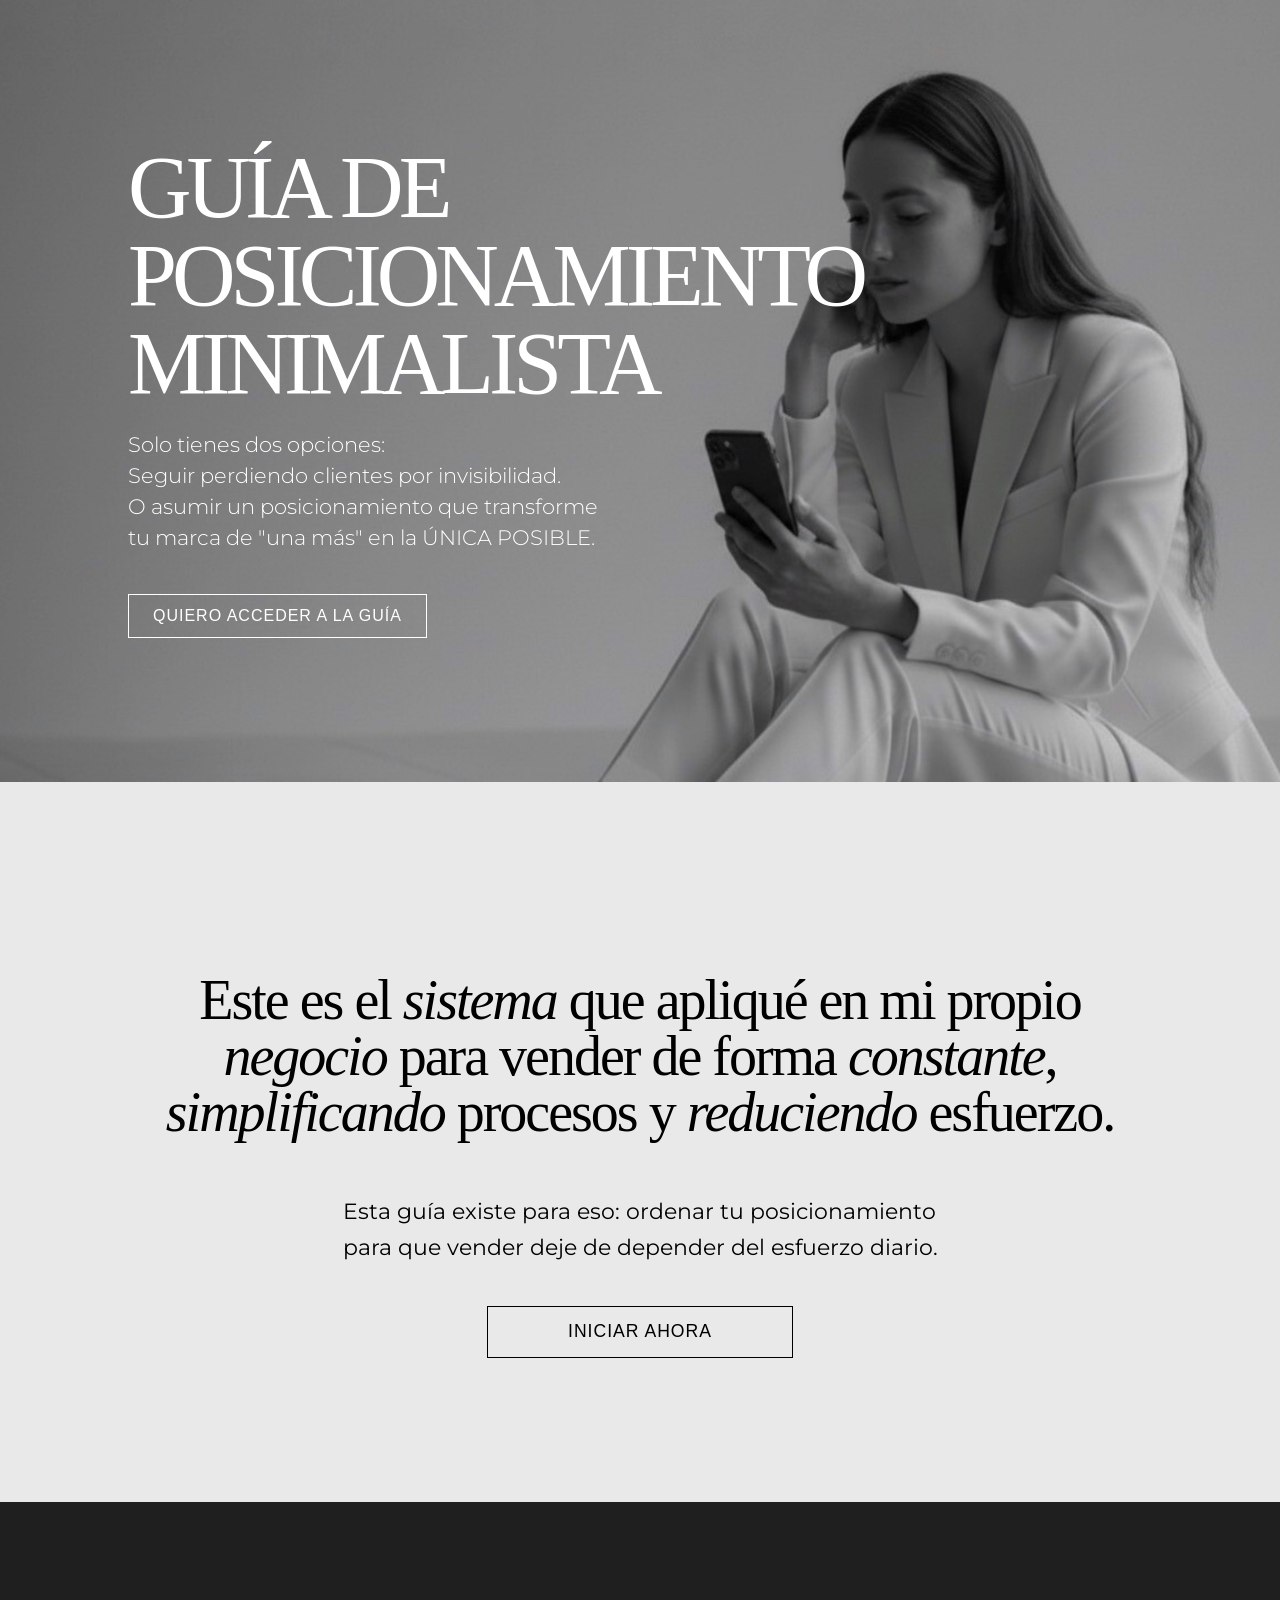
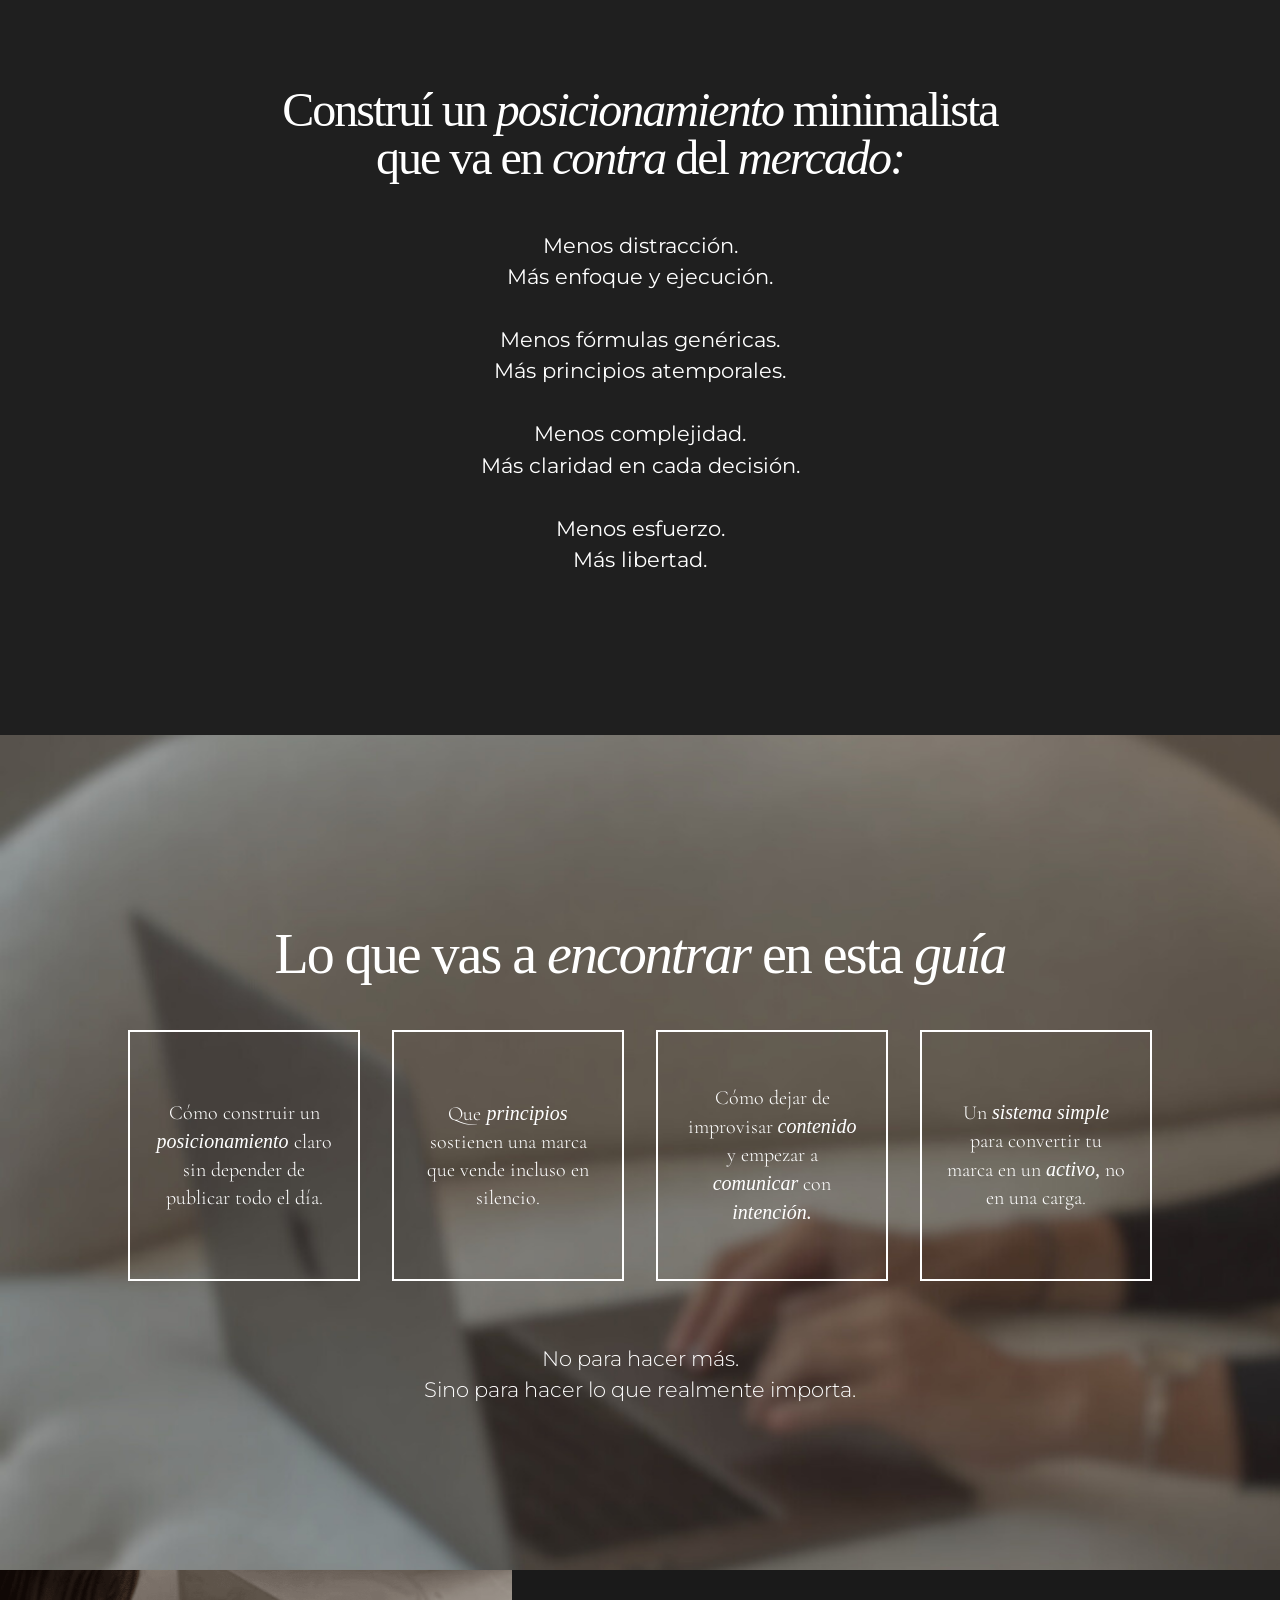
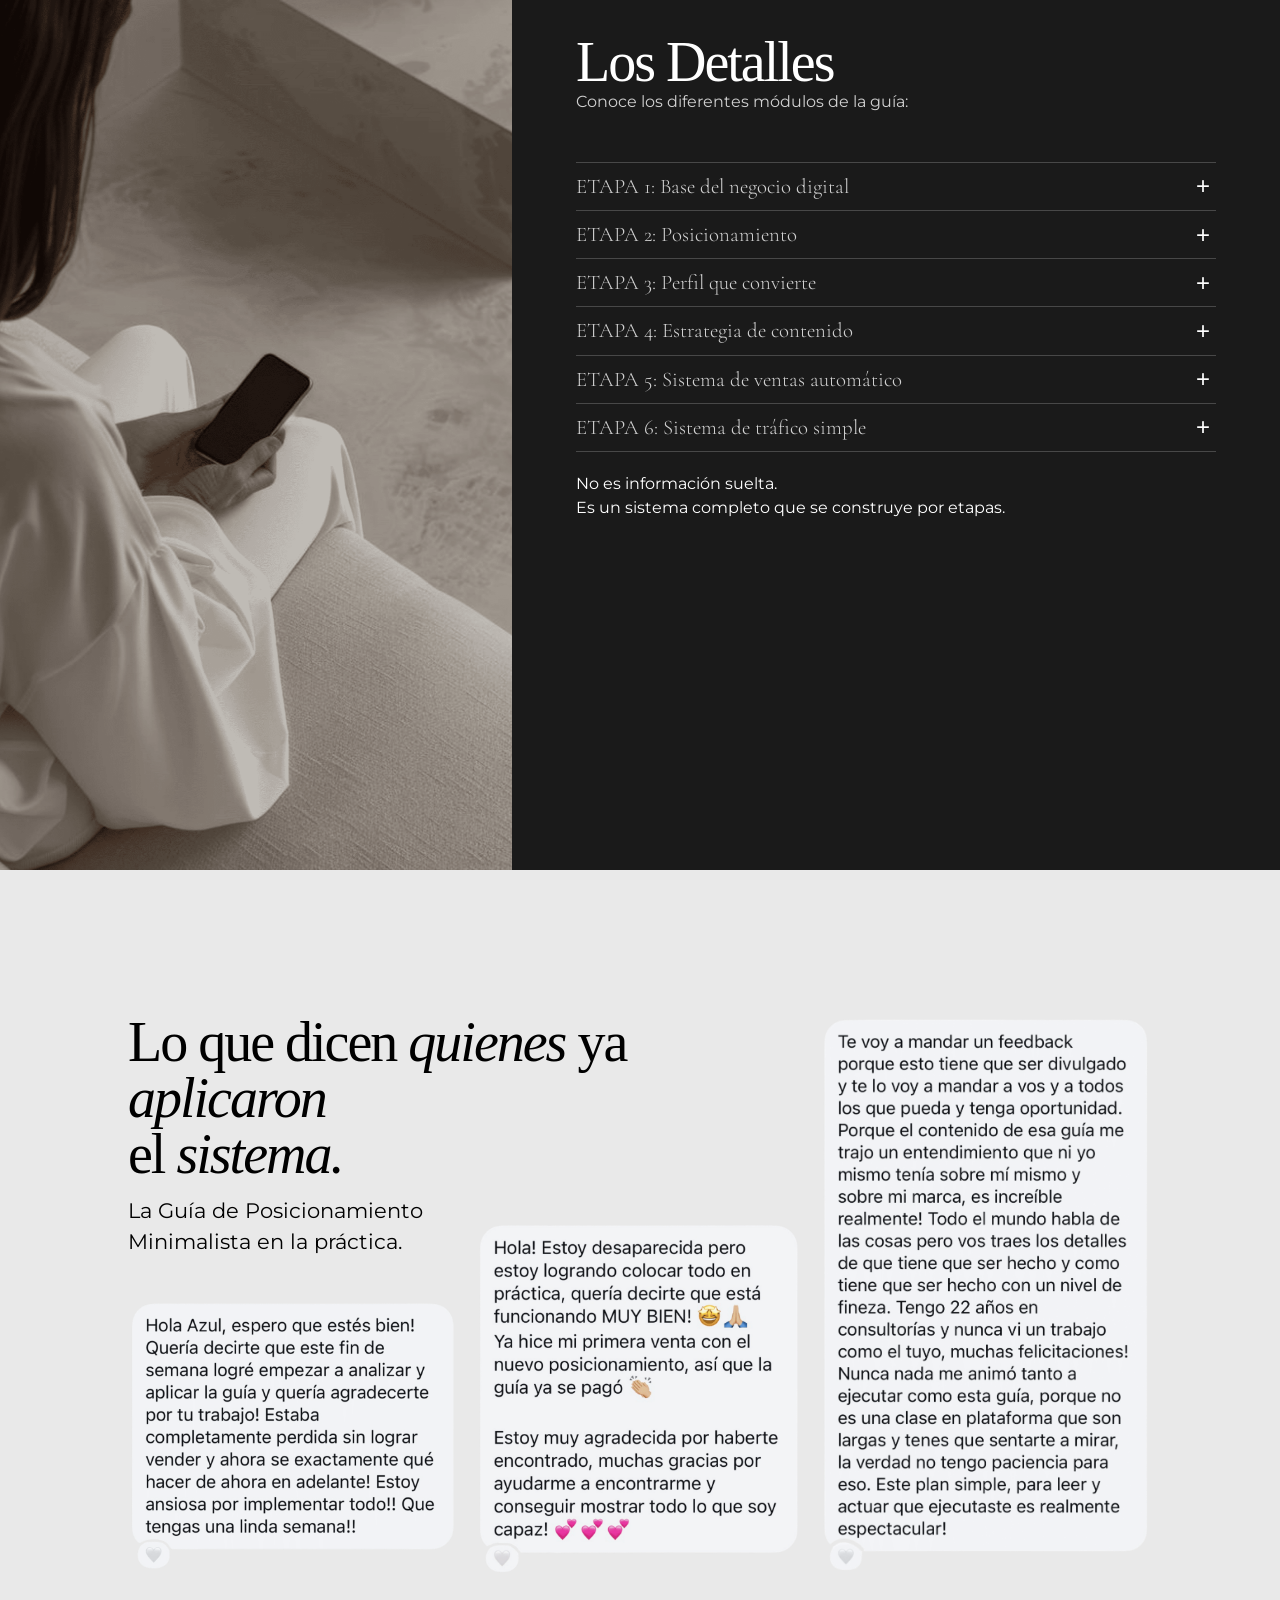
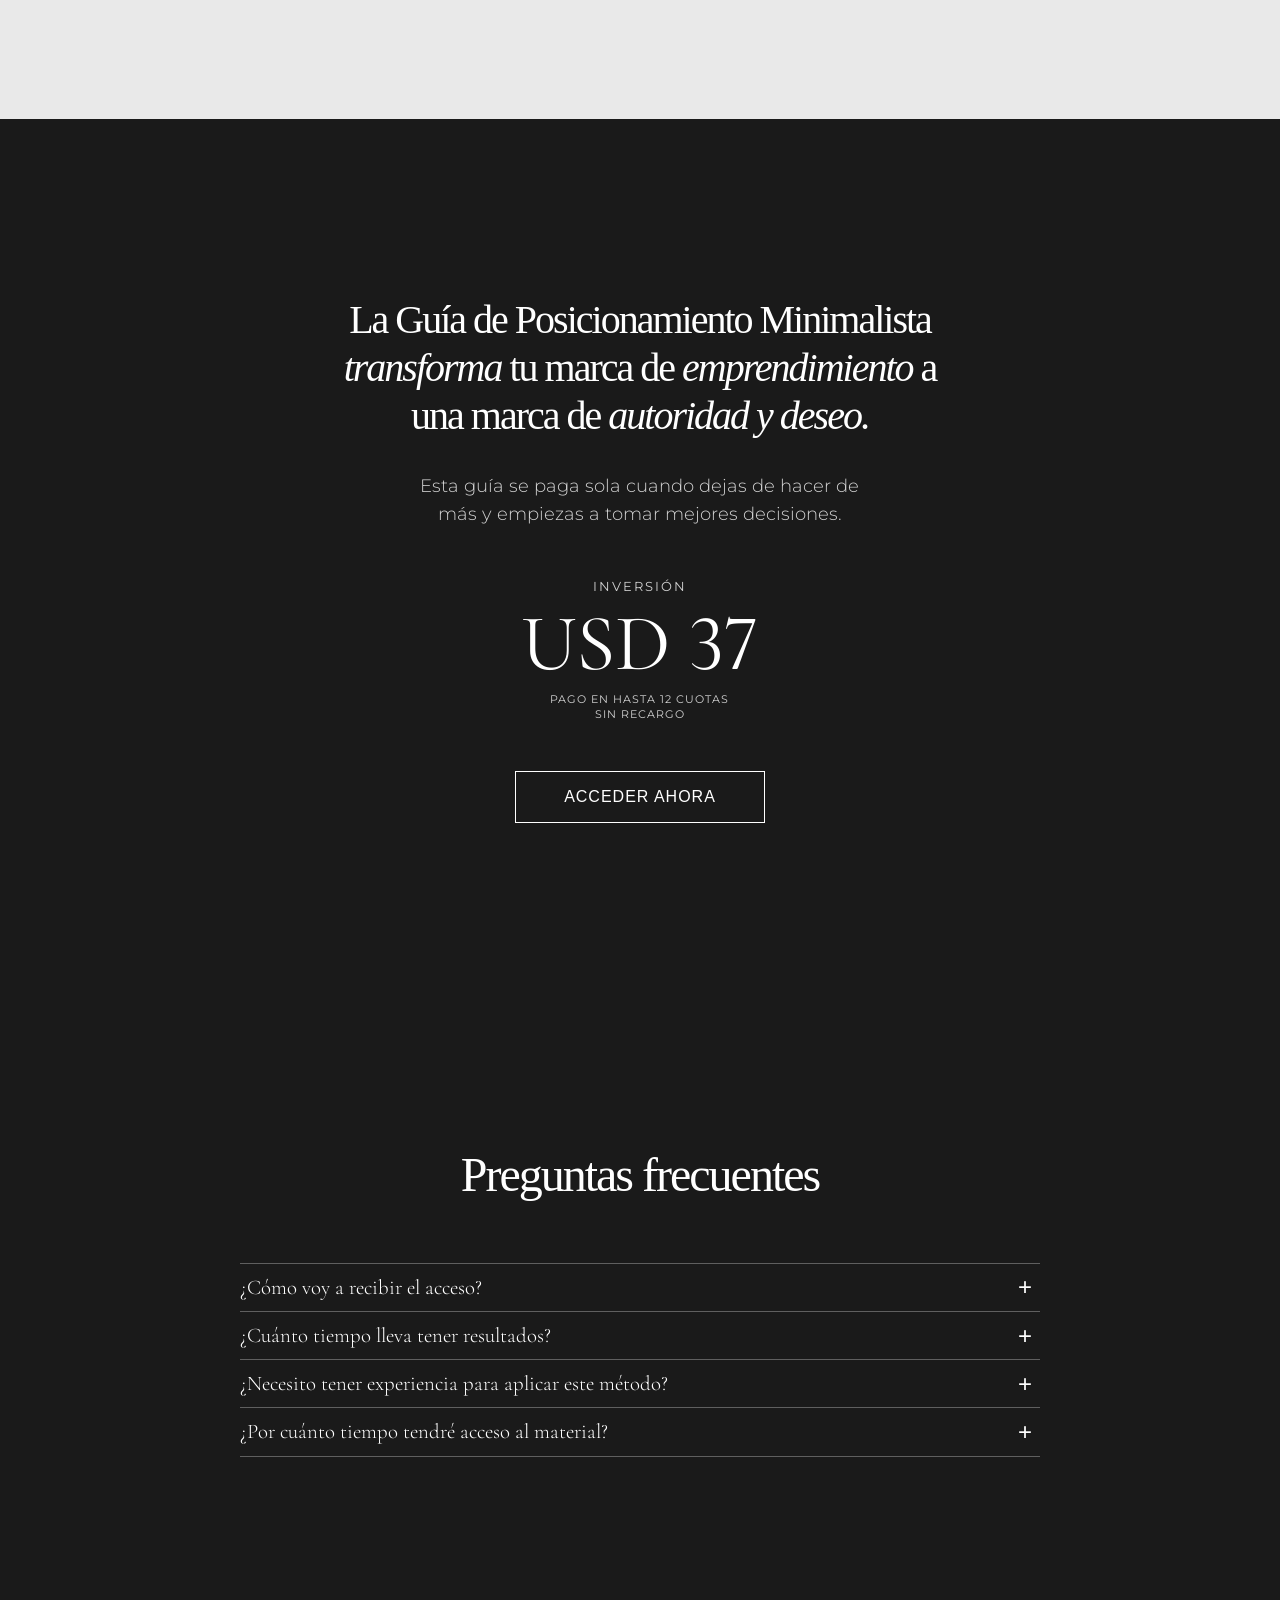
==== Guia-Minimalista/index.html @ c959d3cd "Convertir subcarpetas en directorios normales y limpiar sub-repos" ====
<!DOCTYPE html>
<html lang="en">

<head>
    <meta charset="UTF-8">
    <meta name="viewport" content="width=device-width, initial-scale=1.0">
    <title>Guia de posicionamiento</title>
    <link rel="stylesheet" href="css/index.css">
    <script src="js/index.js" defer></script>
    <link rel="preconnect" href="https://fonts.googleapis.com">
    <link rel="preconnect" href="https://fonts.gstatic.com" crossorigin>
    <link href="https://fonts.googleapis.com/css2?family=Montserrat:ital,wght@0,100..900;1,100..900&display=swap"
        rel="stylesheet">
    <link
        href="https://fonts.googleapis.com/css2?family=Cormorant+Garamond:ital,wght@0,300..700;1,300..700&display=swap"
        rel="stylesheet">
    <link rel="stylesheet" href="css/index-mobile.css" media="(max-width: 1000px)">
</head>

<body>
    <section id="container-1"
        style="background-image: url('images/fondoContainer1r.png'); background-size: cover; background-position: center; background-repeat: no-repeat;">
        <div>
            <h1 class="title" style="margin: 0;">GUÍA DE<br>POSICIONAMIENTO<br>MINIMALISTA</h1>
            <p class="description" style="font-size: 1.3rem; line-height: 1.5;">
                Solo tienes dos opciones:<br>
                Seguir perdiendo clientes por invisibilidad.<br>
                O asumir un posicionamiento que transforme<br>
                tu marca de "una más" en la ÚNICA POSIBLE.
            </p>
            <a href="#" class="btn-1">QUIERO ACCEDER A LA GUÍA</a>
        </div>
    </section>
    <section id="container-2">
        <h2 class="subtitle" style="text-align: center;">
            Este es el <span class="italic-serif">sistema</span> que apliqué en mi propio<br />
            <span class="italic-serif">negocio</span> para vender de forma <span
                class="italic-serif">constante</span>,<br />
            <span class="italic-serif">simplificando</span> procesos y <span class="italic-serif">reduciendo</span>
            esfuerzo.
        </h2>
        <p class="description" style="text-align: justify; font-weight: 400; font-size: 1.4rem;">
            Esta guía existe para eso: ordenar tu posicionamiento<br> para que vender deje de depender del esfuerzo
            diario.
        </p>
        <a href="#" class="btn-2" style="padding: 0.9rem 5rem; font-size: 1.1rem;">INICIAR AHORA</a>
    </section>
    <section id="container-3">
        <h2 class="subtitle" style="font-weight: 300; text-align: center; font-size: 3rem;">
            Construí un <span class="italic-serif">posicionamiento</span> minimalista<br />
            que va en <span class="italic-serif">contra</span> del <span class="italic-serif">mercado:</span>
        </h2>
        <div class="paragraph-3">
            <p>Menos distracción.</p>
            <p>Más enfoque y ejecución.</p>
        </div>
        <div class="paragraph-3">
            <p>Menos fórmulas genéricas.</p>
            <p>Más principios atemporales.</p>
        </div>
        <div class="paragraph-3">
            <p>Menos complejidad.</p>
            <p>Más claridad en cada decisión.</p>
        </div>
        <div class="paragraph-3">
            <p>Menos esfuerzo.</p>
            <p>Más libertad.</p>
        </div>
    </section>
    <section id="container-4" style="background-image: url(images/fondoContainer4.png); background-size: cover;">
        <h2 class="subtitle">Lo que vas a <span class="italic-serif">encontrar</span> en esta <span
                class="italic-serif">
                guía</span></h2>
        <div class="features-grid">
            <div class="feature-card">
                <p>Cómo construir un <span class="italic-serif">posicionamiento</span> claro sin depender de publicar
                    todo el día.</p>
            </div>
            <div class="feature-card">
                <p>Que <span class="italic-serif">principios</span> sostienen una marca que vende incluso en silencio.
                </p>
            </div>
            <div class="feature-card">
                <p>Cómo dejar de improvisar <span class="italic-serif">contenido</span> y empezar a <span
                        class="italic-serif">comunicar</span> con <span class="italic-serif">intención.</span></p>
            </div>
            <div class="feature-card">
                <p>Un <span class="italic-serif">sistema simple</span> para convertir tu marca en un <span
                        class="italic-serif">activo,</span> no en una carga.</p>
            </div>
        </div>
        <p style="text-align: center; margin-top: 30px; font-weight: 300;">No para hacer más.<br>Sino para hacer lo que
            realmente importa.</p>
    </section>
    <section id="container-5">
        <h2 style="margin-bottom: 0;" class="subtitle">Los Detalles </h2>
        <aside>
            <img id="imgContainer5" src="images/imagenContainer5.png" alt="">
        </aside>
        <aside>
            <p style="margin: 0; margin-bottom: 3rem; font-size: 1rem;">Conoce los diferentes módulos de la guía:</p>
            <div class="module-list">
                <div class="module-item">
                    <p>ETAPA 1: Base del negocio digital</p><button>+</button>
                    <div class="module-detail">
                        <ul>
                            <li>Cómo estructurar un modelo de negocio digital práctico y real.</li>
                            <li>Mentalidad empresarial: cómo ocurren las ventas en la práctica.</li>
                            <li>Las fases de un negocio digital y qué hacer en cada una para adaptarte y avanzar.</li>
                        </ul>
                    </div>
                </div>
                <div class="module-item">
                    <p>ETAPA 2: Posicionamiento</p><button>+</button>
                    <div class="module-detail">
                        <ul>
                            <li>Cómo dejar de ser “una más” y ocupar un lugar claro en el mercado.</li>
                            <li>Un paso a paso simple para definir tu posicionamiento.</li>
                            <li>Cómo encontrar lo que realmente diferencia a tu marca.</li>
                        </ul>
                    </div>
                </div>
                <div class="module-item">
                    <p>ETAPA 3: Perfil que convierte</p><button>+</button>
                    <div class="module-detail">
                        <ul>
                            <li>Cómo estructurar tu perfil para transformar visitas en clientes.</li>
                            <li>Qué mostrar, qué decir y qué eliminar.</li>
                            <li>Cómo guiar al visitante a la decisión.</li>
                        </ul>
                    </div>
                </div>
                <div class="module-item">
                    <p>ETAPA 4: Estrategia de contenido</p><button>+</button>
                    <div class="module-detail">
                        <ul>
                            <li>Crear contenido que atrae y vende.</li>
                            <li>Qué publicar, cuándo y con qué frecuencia.</li>
                            <li>Cómo transformar percepción en deseo de compra.</li>
                        </ul>
                    </div>
                </div>
                <div class="module-item">
                    <p>ETAPA 5: Sistema de ventas automático</p><button>+</button>
                    <div class="module-detail">
                        <ul>
                            <li>Cómo atraer y conducir a la conversión de forma más rápida.</li>
                            <li>Modelo de funnel simple y efectivo.</li>
                        </ul>
                    </div>
                </div>
                <div class="module-item">
                    <p>ETAPA 6: Sistema de tráfico simple</p><button>+</button>
                    <div class="module-detail">
                        <ul>
                            <li>Cómo atraer clientes todos los días con tráfico pago de bajo costo.</li>
                            <li>Mi estrategia aplicada paso a paso.</li>
                            <li>Cómo analizar y escalar resultados para hacer crecer tu negocio.</li>
                        </ul>
                    </div>
                </div>
            </div>
            <p style="margin-top: 20px; font-size: 1rem; font-family: 'Montserrat';">No es
                información suelta.<br>Es un
                sistema completo que se
                construye por etapas.</p>
        </aside>
    </section>
    <section id="container-6">
        <div id="feedback-grid">
            <h2 class="subtitle">Lo que dicen <span class="italic-serif">quienes</span> ya
                <span class="italic-serif">aplicaron</span><br> el <span class="italic-serif">sistema.</span>
            </h2>
            <p>La Guía de Posicionamiento<br>Minimalista en la práctica.</p>
            <img id="fdb1" src="images/mensaje-1.png" alt="Feedback de cliente">
            <img id="fdb2" src="images/mensaje-2.png" alt="Feedback de cliente">
            <img id="fdb3" src="images/mensaje-3.png" alt="Feedback de cliente">
        </div>
    </section>
    <section id="container-7">
        <div class="pricing">
            <h2 class="subtitle">La Guía de Posicionamiento Minimalista
                <br><span class="italic-serif">transforma</span> tu marca de <span
                    class="italic-serif">emprendimiento</span> a
                <br>una marca de <span class="italic-serif">autoridad y deseo.</span>
            </h2>
            <p class="description" style="text-align: center;">Esta guía se paga sola cuando dejas de hacer de
                <br>más y empiezas a tomar mejores decisiones.
            </p>
            <div class="price-info">
                <p class="price-label">INVERSIÓN</p>
                <p class="price-amount">USD 37</p>
                <p class="price-installments">PAGO EN HASTA 12 CUOTAS
                    <br>SIN RECARGO
                </p>
            </div>
            <a href="#" class="btn-1">ACCEDER AHORA</a>
        </div>
    </section>
    <section id="container-8">
        <h2 class="subtitle">Preguntas frecuentes</h2>
        <div class="faq-container">
            <div class="faq-quest">
                <p>¿Cómo voy a recibir el acceso?</p>
                <button>+</button>
                <div class="faq-ans">
                    <p>Una vez confirmada la compra, recibirás el acceso inmediato por email.
                        <br>Podrás ingresar a la plataforma y comenzar con la guía en el mismo momento, desde
                        cualquier dispositivo y a tu propio ritmo.
                    </p>
                </div>
            </div>
            <div class="faq-quest">
                <p>¿Cuánto tiempo lleva tener resultados?</p>
                <button>+</button>
                <div class="faq-ans">
                    <p>Depende de tu punto de partida y, sobre todo, de tus decisiones. La guía está diseñada para
                        generar claridad desde el inicio, y eso suele reflejarse rápido en cómo comunicas, qué
                        haces y qué dejas de hacer. Los resultados no vienen por consumir contenido, sino por
                        aplicar con criterio lo que aquí se propone.</p>
                </div>
            </div>
            <div class="faq-quest">
                <p>¿Necesito tener experiencia para aplicar este método?</p>
                <button>+</button>
                <div class="faq-ans">
                    <p>No. El método está pensado para personas que están empezando y también para quienes
                        ya tienen un negocio o marca, pero sienten desorden, ruido o falta de claridad. No necesitas
                        experiencia previa, solo disposición para tomar decisiones estratégicas y aplicar con
                        intención.</p>
                </div>
            </div>
            <div class="faq-quest">
                <p>¿Por cuánto tiempo tendré acceso al material?</p>
                <button>+</button>
                <div class="faq-ans">
                    <p>El acceso es ilimitado. Podrás volver al contenido siempre que lo necesites, a tu ritmo y sin
                        vencimiento. Además, cualquier actualización futura de la guía estará incluida.</p>
                </div>
            </div>
        </div>
    </section>
</body>

</html>
---- Guia-Minimalista/css/index.css ----
:root {
    --bg-color: #7e7b7b;
    /* Gris claro de fondo */
    --text-color: #ffffff;
    --accent-color: #ffffff;
    --gris-claro: #e9e9e9;
    --gris-oscuro: #1f1f1f;
}

/*Fuentes*/
@font-face {
    font-family: 'IvyOra';
    src: url('../fonts/IvyOra/IvyOraDisplay-Regular.ttf') format('truetype');
    font-weight: normal;
    font-style: normal;
    font-display: swap;
}

@font-face {
    font-family: 'IvyOra';
    src: url('../fonts/IvyOra/IvyOraDisplay-RegularItalic.ttf') format('truetype');
    font-weight: normal;
    font-style: italic;
    font-display: swap;
}


@import url('https://fonts.googleapis.com/css2?family=Montserrat:ital,wght@0,100..900;1,100..900&display=swap');
@import url('https://fonts.googleapis.com/css2?family=Montserrat:wght@100..900&display=swap');

* {
    box-sizing: border-box;
}

body {
    font-family: 'Inter', sans-serif;
    background-color: black;
    color: var(--text-color);
    overflow-x: hidden;
    margin: 0;
}

/*Text Styles*/
.title {
    font-family: 'IvyOra', serif;
    font-size: 5.5rem;
    line-height: 1;
    font-weight: 200;
    letter-spacing: -5px;
    margin-bottom: 2rem;
    text-transform: uppercase;
}

.subtitle {
    font-family: 'IvyOra';
    font-size: 3.5rem;
    line-height: 1;
    font-weight: 500;
    letter-spacing: -2px;
    margin-bottom: 2rem;
}

.description {
    font-size: 1.1rem;
    line-height: 1.6;
    margin-bottom: 2.5rem;
    font-weight: 300;
    font-family: 'Montserrat';
}

p {
    font-family: 'Montserrat';
    font-size: 1.3rem;
    line-height: 1.5;
}

.italic-serif {
    font-family: 'IvyOra';
    font-style: italic;
}

.btn-1 {
    display: inline-block;
    padding: 12px 24px;
    border: 1px solid var(--text-color);
    text-decoration: none;
    color: var(--text-color);
    font-size: 1rem;
    letter-spacing: 1px;
    transition: all 0.3s ease;
}

.btn-1:hover {
    background-color: var(--text-color);
    color: var(--gris-oscuro);
    border-color: var(--text-color);
}

.btn-2 {
    display: inline-block;
    padding: 12px 24px;
    border: 1px solid black;
    text-decoration: none;
    color: black;
    font-size: 1rem;
    letter-spacing: 1px;
    transition: all 0.3s ease;
}

.btn-2:hover {
    background-color: black;
    color: white;
    border-color: black;
}

#container-1,
#container-2,
#container-3,
#container-4,
#container-5,
#container-6,
#container-7,
#container-8 {
    padding: 9rem 8rem;
}

/* Container 4 */
#container-4 {
    display: flex;
    flex-direction: column;
    justify-content: center;
    align-items: center;
    color: white;
    background-image: url(../images/fondoContainer4.png);
    background-size: cover;
}

#container-4 .subtitle {
    margin-bottom: 3rem;
    text-align: center;
}

.features-grid {
    display: flex;
    justify-content: space-between;
    gap: 2rem;
    width: 100%;
    margin-bottom: 2rem;
    flex-wrap: wrap;
    /* Ensure responsiveness */
}

.feature-card {
    border: 2px solid white;
    padding: 2rem 1.5rem;
    flex: 1;
    aspect-ratio: 1 / 1;
    display: flex;
    align-items: center;
    justify-content: center;
    text-align: center;
}

.feature-card p {
    font-size: 1.25rem;
    font-family: 'Cormorant Garamond', serif;
    font-weight: 200;
    line-height: 1.4;
    color: white;
}

/* Container 5 */
#container-5 {
    display: grid;
    grid-template-columns: 40vw 1fr;
    /* User requested 40vw auto, 1fr ensures it fills space */
    grid-template-rows: auto 1fr;
    padding: 0 !important;
    /* Override standard padding */
    background-color: #1a1a1a;
    color: white;
    align-items: start;
}

#container-5 aside:first-of-type {
    grid-column: 1 / 2;
    grid-row: 1 / -1;
    height: 100vh;
    position: sticky;
    top: 0;
}

#container-5 aside:first-of-type img {
    width: 100%;
    height: 100%;
    object-fit: cover;
    display: block;
}

#container-5 .subtitle {
    grid-column: 2 / 3;
    grid-row: 1 / 2;
    margin: 4rem 4rem 2rem 4rem;
    text-align: left;
    color: white;
}

#container-5 aside:last-of-type {
    grid-column: 2 / 3;
    grid-row: 2 / 3;
    padding: 0 4rem 4rem 4rem;
}

#container-5 aside:last-of-type p:first-of-type {
    margin-bottom: 2rem;
    font-size: 1.3rem;
    opacity: 0.8;
}

.module-item {
    border-bottom: 1px solid rgba(255, 255, 255, 0.2);
    padding: 0.5rem 0;
    /* Updated padding */
    display: flex;
    flex-wrap: wrap;
    /* Allow content to wrap */
    justify-content: space-between;
    align-items: center;
    cursor: pointer;
    /* Make it look clickable */
}

.module-item:first-child {
    border-top: 1px solid rgba(255, 255, 255, 0.2);
}

.module-item>p {
    margin: 0 !important;
    font-weight: 200;
    font-family: 'Cormorant Garamond', serif;

}

.module-item button {
    background: none;
    border: none;
    color: white;
    font-size: 1.5rem;
    cursor: pointer;
    font-weight: 100;
}

/* Ensure detail content is white */
.module-detail {
    width: 100%;
    /* force break to new line */
    color: #cccccc;
}

.module-detail ul {
    list-style: none;
    padding: 0;
    margin: 1rem 0 1.5rem 0;
    /* Add bottom margin */
}

.module-detail li {
    font-family: 'Montserrat', sans-serif;
    font-weight: 300;
    font-size: 1rem;
    line-height: 1.6;
    margin-bottom: 0.8rem;
    color: #e0e0e0;
    position: relative;
    padding-left: 1.5rem;
}

.module-detail li::before {
    content: "•";
    color: white;
    position: absolute;
    left: 0;
    transform: scale(1.2);
    /* Slightly larger */
    display: inline-block;
}

/* Container 1 */
#container-1 {
    background-color: var(--bg-color);
    height: fit-content;
    background-image: url(../images/fondoContainer1r.png);
    background-size: cover;
}

/* Container 2 */
#container-2 {
    background-color: var(--gris-claro);
    color: black;
    display: flex;
    flex-direction: column;
    align-items: center;
}

/* Container 3 */
#container-3 {
    background-color: var(--gris-oscuro);
    display: flex;
    flex-direction: column;
    align-items: center;
    align-content: center;
}

.paragraph-3 {
    margin: 1rem auto;
}

.paragraph-3 p {
    margin: 0;
    text-align: center;
}



/*Container 6 - Feedback*/
#container-6 {
    background-color: var(--gris-claro);
}

#feedback-grid {
    max-width: 100vw;
    max-height: fit-content;
    display: grid;
    grid-template-columns: repeat(3, 1fr);
    grid-template-rows: repeat(3, auto);
    column-gap: 1rem;
}

#fdb1,
#fdb2,
#fdb3 {
    max-width: 100%;
    align-self: flex-end;
}

#fdb1 {
    grid-column: 1/2;
    grid-row: 3/4;
}

#fdb2 {
    grid-column: 2/3;
    grid-row: 4/2;
}

#fdb3 {
    grid-column: 3/4;
    grid-row: 1/4;
    left: 0;
}

#feedback-grid h2 {
    grid-column: 1/3;
    grid-row: 1/2;
    color: black;
    align-self: flex-start;
    margin: 0;
}

#feedback-grid p {
    grid-column: 1/2;
    grid-row: 2/3;
    color: black;
    margin: 0;
    align-self: flex-start;
}




/*Animacion FAQ*/
.faq-quest {
    transition: margin-bottom 0.5s ease;
}

.faq-ans {
    max-height: 0;
    overflow: hidden;
    transition: max-height 0.5s ease;
}

.faq-ans.activo {
    max-height: 500px;
}

/*Animacion Etapas*/
.module-list {
    transition: margin-bottom 0.5s ease;
}

.module-detail {
    max-height: 0;
    overflow: hidden;
    transition: max-height 0.5s ease;
}

.module-detail.activo {
    max-height: 1000px;
}

/* Container 7 - Pricing */
#container-7 {
    background-color: #1f1f1f;
    background-color: #1a1a1a;
    color: white;
    text-align: center;
    display: flex;
    flex-direction: column;
    align-items: center;
    justify-content: center;
}

#container-7 .subtitle {
    margin-bottom: 2rem;
    font-size: 2.5rem;
    line-height: 1.2;
}

#container-7 .description {
    font-size: 1.1rem;
    opacity: 0.8;
    margin-bottom: 3rem;
    line-height: 1.6;
}

.price-info {
    display: flex;
    flex-direction: column;
    align-items: center;
    gap: 0.5rem;
    margin-bottom: 3rem;
}

.price-label {
    font-family: 'Montserrat', sans-serif;
    font-size: 0.8rem;
    letter-spacing: 2px;
    text-transform: uppercase;
    margin: 0;
    opacity: 0.8;
}

.price-amount {
    font-family: 'Cormorant Garamond', serif;
    font-size: 5rem;
    margin: 0;
    line-height: 1;
    font-weight: 400;
    text-align: center;
    font-variant-numeric: lining-nums;
}

.price-installments {
    font-family: 'Montserrat', sans-serif;
    font-size: 0.7rem;
    letter-spacing: 1px;
    text-transform: uppercase;
    margin: 0;
    opacity: 0.8;
    line-height: 1.4;
}

#container-7 .btn-1 {
    border-color: white;
    color: white;
    padding: 1rem 3rem;
}

#container-7 .btn-1:hover {
    background-color: white;
    color: black;
}

/* Container 8 - FAQ */
#container-8 {
    background-color: #1a1a1a;
    color: white;
    display: flex;
    flex-direction: column;
    align-items: center;
}

#container-8 .subtitle {
    font-size: 3rem;
    /* Larger as per image */
    text-align: center;
    margin-bottom: 4rem;
}

.faq-container {
    width: 100%;
    max-width: 800px;
    display: flex;
    flex-direction: column;
}

.faq-quest {
    border-bottom: 1px solid rgba(255, 255, 255, 0.3);
    padding: 0.5rem 0;
    display: flex;
    flex-wrap: wrap;
    justify-content: space-between;
    align-items: center;
    cursor: pointer;
}

.faq-quest:first-child {
    border-top: 1px solid rgba(255, 255, 255, 0.3);
}

.faq-quest>p {
    margin: 0;
    /* Remove default p margin in question */
    font-family: 'Cormorant Garamond', serif;
    font-size: 1.3rem;
    font-weight: 200;
    flex: 1;
    /* Take available text space */
    padding-right: 1rem;
}

.faq-quest button {
    background: none;
    border: none;
    color: white;
    font-size: 1.5rem;
    font-weight: 200;
    cursor: pointer;
    padding: 0 0.5rem;
}

.faq-ans {
    width: 100%;
    /* Keep animation styles from original css if applicable, overriding minimal things */
    color: #cccccc;
    /* Ensure max-height logic from previous CSS works, just adding typography */
}

.faq-ans p {
    font-family: 'Montserrat', sans-serif;
    font-weight: 300;
    font-size: 1rem;
    line-height: 1.6;
    margin-top: 1rem;
    margin-bottom: 1rem;
}
---- Guia-Minimalista/css/index-mobile.css ----
/* Global Mobile Adjustments */
#container-1,
#container-2,
#container-3,
#container-4,
#container-5,
#container-6,
#container-7,
#container-8 {
    padding: 4rem 3rem;
    /* Reduced padding for mobile */
}

/* Typography Adjustments */
.title {
    font-size: 2rem;
    /* Smaller title */
}

.subtitle {
    font-size: 2rem !important;
    /* Smaller subtitle */
}

p,
.description {
    font-size: 1rem !important;
    /* Readable paragraph size */
}

/* Container 1 */
#container-1 {
    min-height: 80vh;
    display: flex;
    align-items: center;
    background-position: center;
}

#container-1 h1 {
    font-size: 2rem;
}

#container-1 p {
    font-size: 1.1rem !important;
}

#container-1 p br {
    display: none;
}

#container-1 .btn-1 {
    font-size: 1rem;
    padding: 1rem;
    text-wrap: nowrap;
}

/*Container 2*/
#container-2 br {
    display: none;
}

#container-2 p {
    margin-top: 0;
}

.btn-2 {
    font-size: 1rem;
    padding: 1rem;
    text-wrap: nowrap;
}

/* Container 3*/
.paragraph-3 {
    margin: 0.5rem auto;
}

/* Container 4 - Flex Column as requested */
#container-4 .features-grid {
    display: flex;
    flex-direction: column;
    gap: 1.5rem;
    align-items: center;
    max-width: 80%;
}

#container-4 .feature-card {
    aspect-ratio: auto;
    /* Remove 1/1 aspect ratio if needed, or keep it */
    min-height: 200px;
    width: 100%;
}

/* Container 5 - Stack Layout */
#container-5 {
    display: flex;
    /* Override grid */
    flex-direction: column;
    padding: 0 !important;
    position: relative;
    overflow: hidden;
    /* Ensure fixed height image doesn't overflow if we set it crazy high, or just for cleanliness */
}

#container-5 aside:first-of-type {
    position: absolute;
    top: 0;
    left: 0;
    width: 100%;
    /* Fix height to avoid resizing/zooming during accordion animation */
    height: 100vh;
    opacity: 0.1;
    z-index: 0;
    /* Ensure it stays behind */
    pointer-events: none;
}

#container-5 aside:first-of-type img {
    height: 100%;
    object-fit: cover;
}

#container-5 .subtitle {
    margin: 3rem 1.5rem 2rem 2rem;
    z-index: 1;
}

#container-5 aside:last-of-type {
    padding: 0 2rem 4rem 2rem;
}

/* Container 6 - Feedback */
#feedback-grid {
    display: flex;
    flex-direction: column;
}

#feedback-grid h2,
#feedback-grid p {
    text-align: center;
    align-self: center;
    margin-bottom: 2rem;
}

#feedback-grid h2 br,
#feedback-grid p br,
#container-7 div h2 br,
#container-7 div p br {
    display: none;
}

#fdb1,
#fdb2,
#fdb3 {
    grid-column: auto;
    grid-row: auto;
    align-self: center;
    max-width: 80%;
    margin: 0 auto;
}

/* Container 7 - Pricing */
#container-7 .price-info {
    border-top: 1px solid rgba(255, 255, 255, 0.15);
    border-bottom: 1px solid rgba(255, 255, 255, 0.15);
    padding: 2.5rem 1rem;
    margin: 2rem 0;
    width: 100%;
}

#container-7 .price-amount {
    font-size: 4rem !important;
    line-height: 1;
}

#container-7 .price-label {
    font-size: 0.9rem !important;
    letter-spacing: 3px;
    margin-bottom: 0.5rem;
}

#container-7 .subtitle {
    font-size: 2.2rem !important;
}

#container-7 .btn-1 {
    width: 100%;
    max-width: 300px;
}

/* Container 8 - FAQ */
#container-8 .subtitle {
    font-size: 2.5rem;
    margin-bottom: 2rem;
}

#container-8 .faq-container {
    width: 70%;
    min-width: 300px;
}

.faq-quest>p {
    font-size: 1.2rem;
}
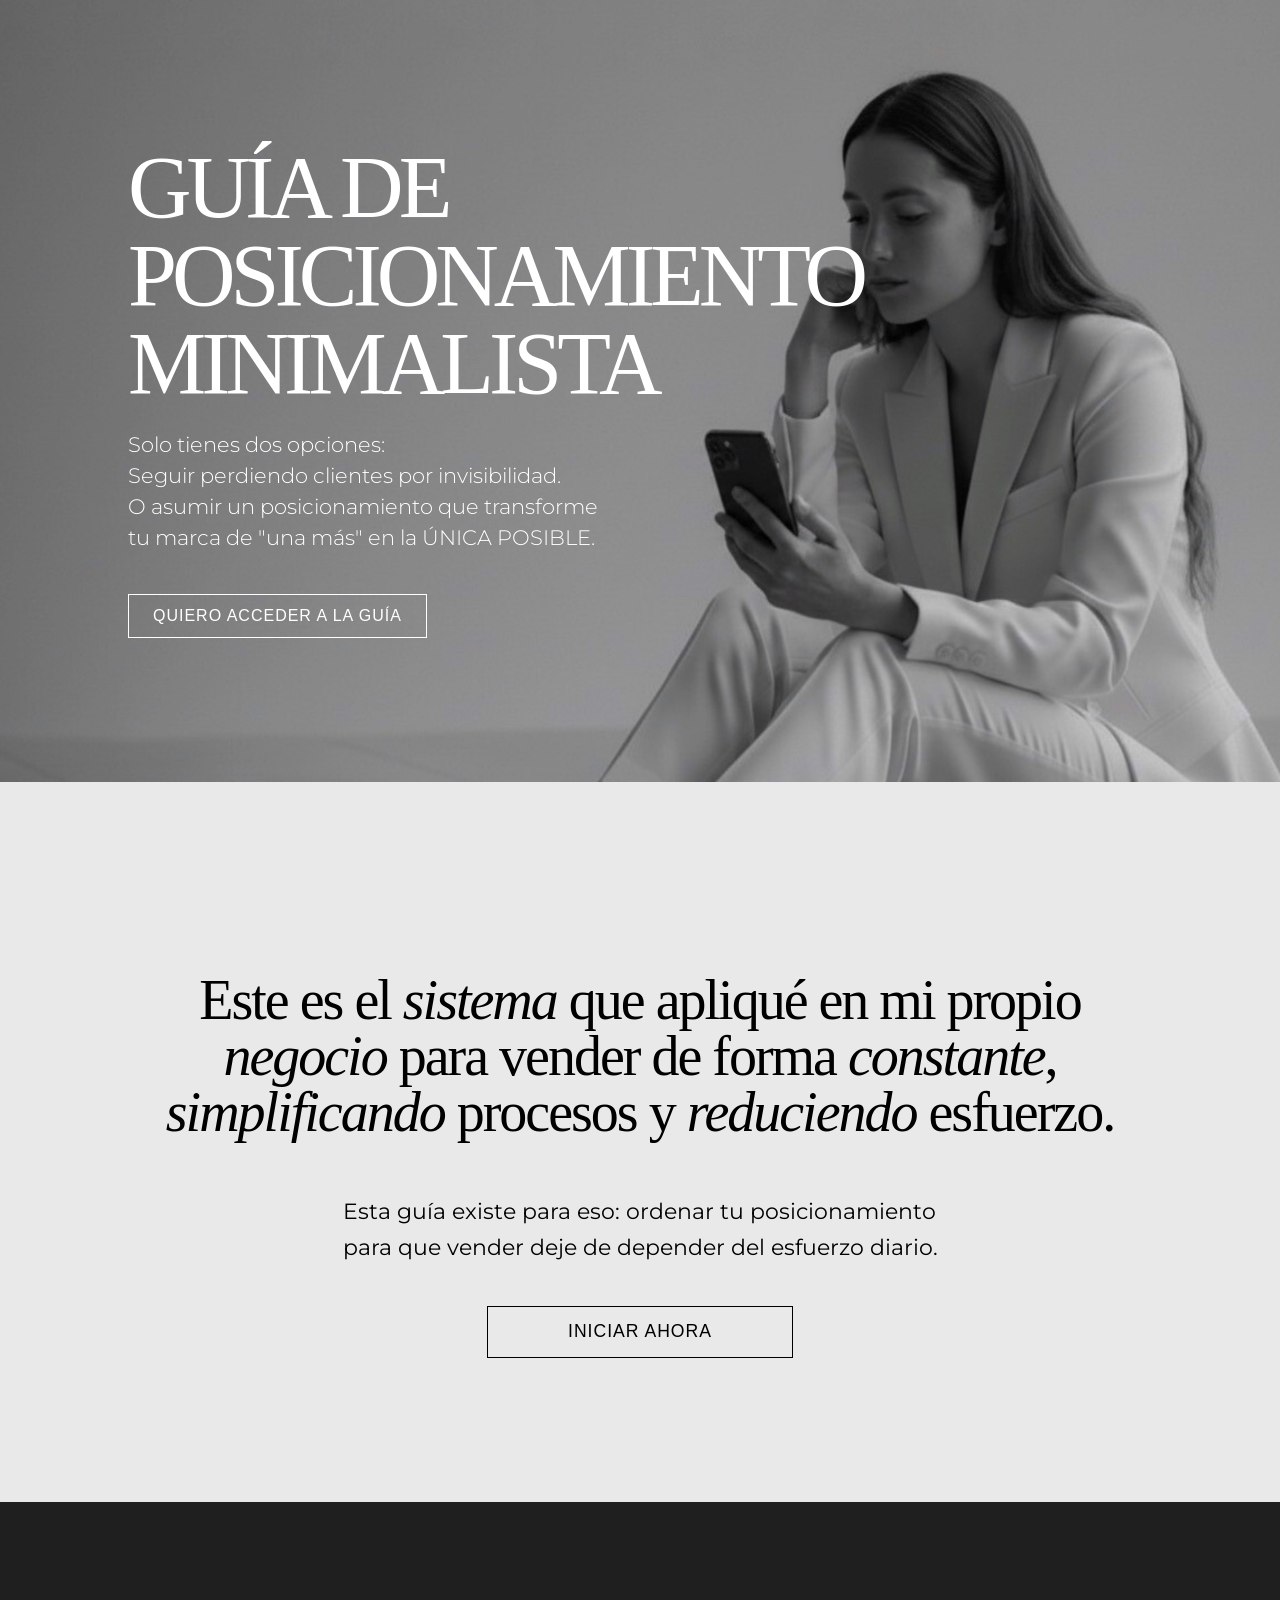
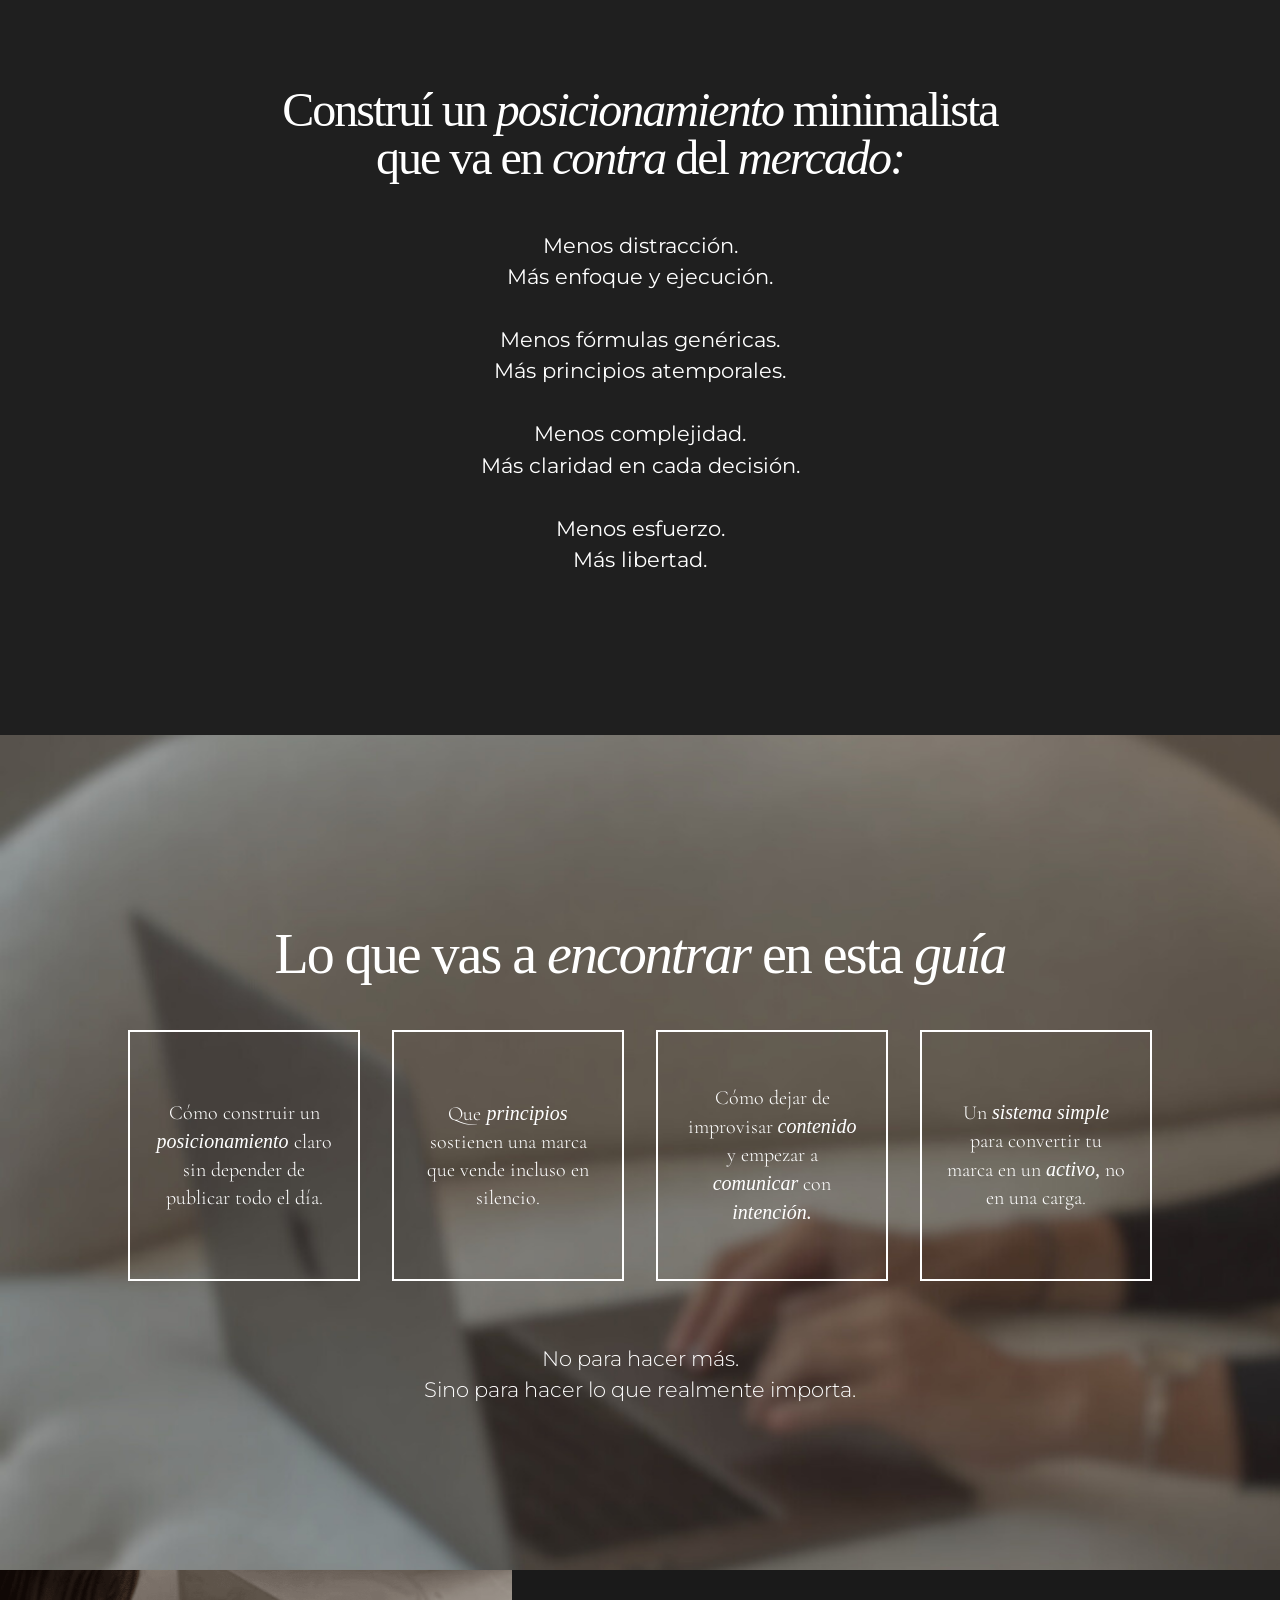
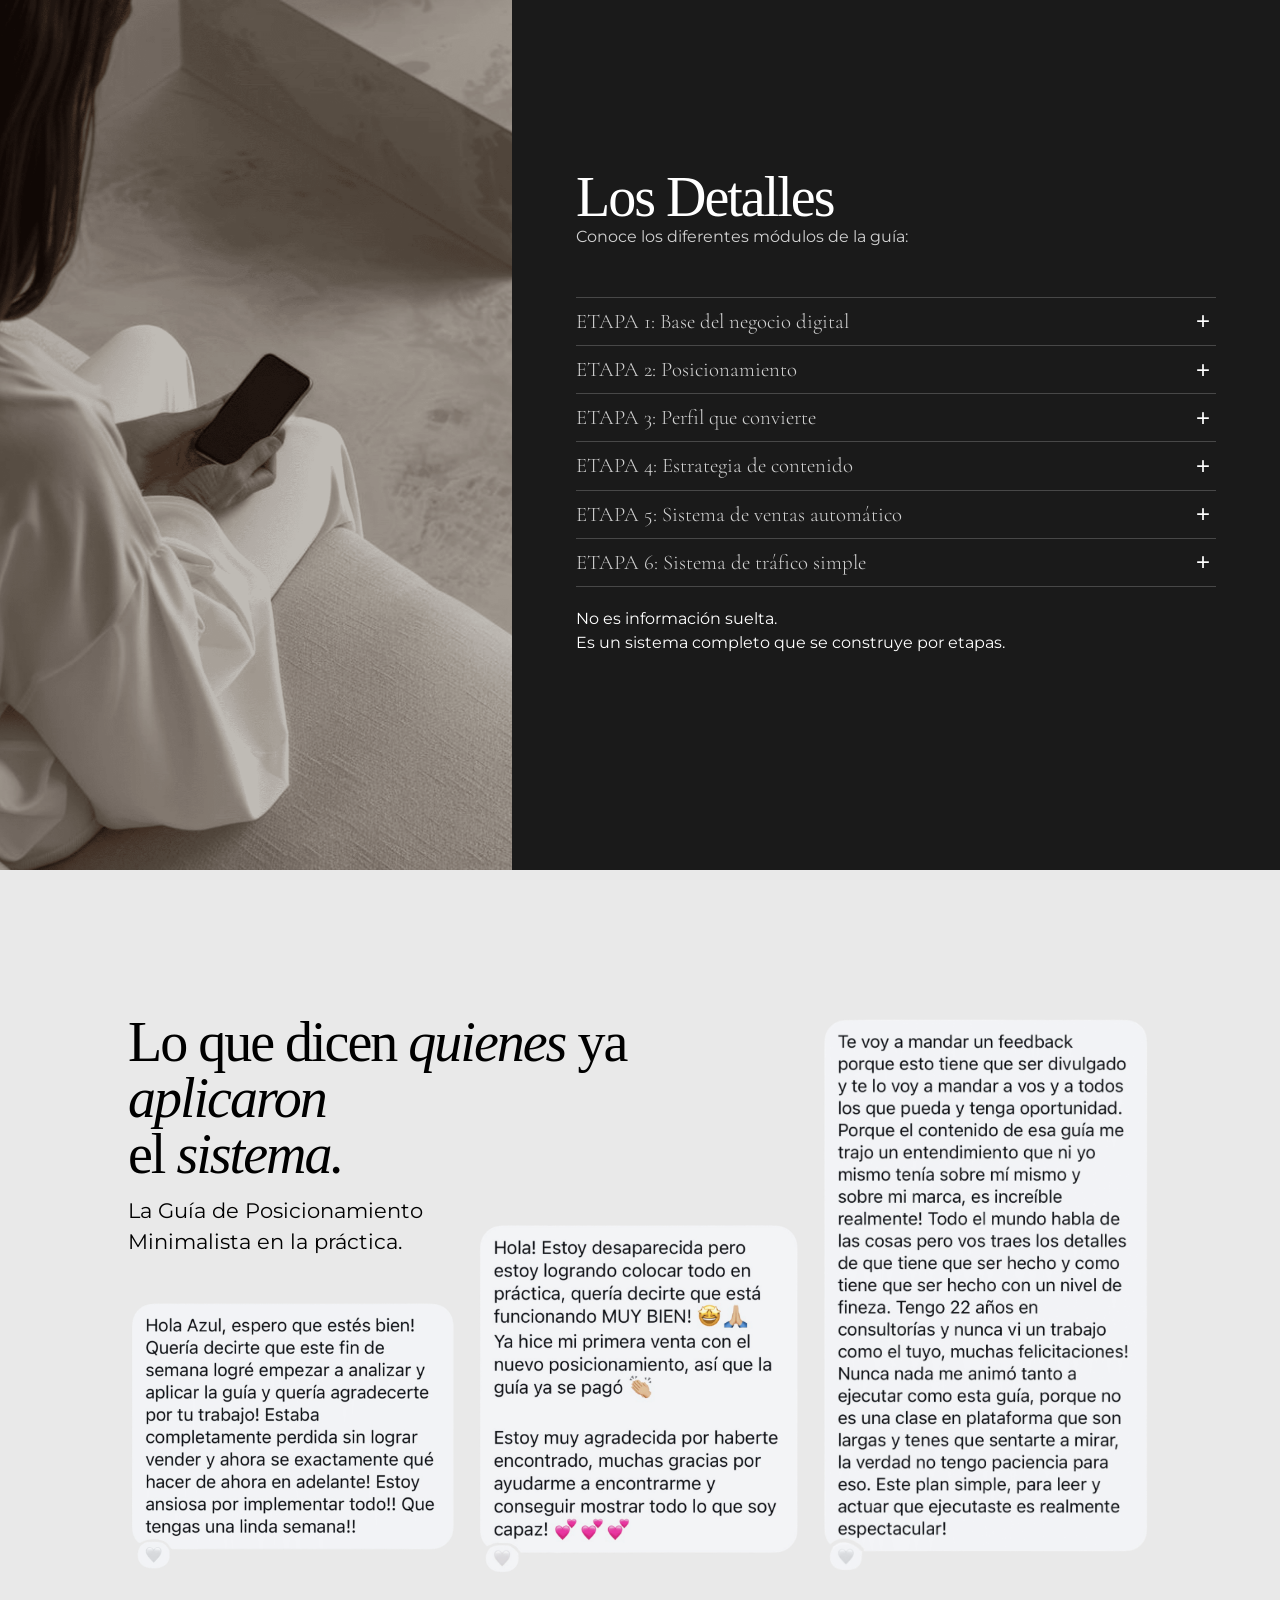
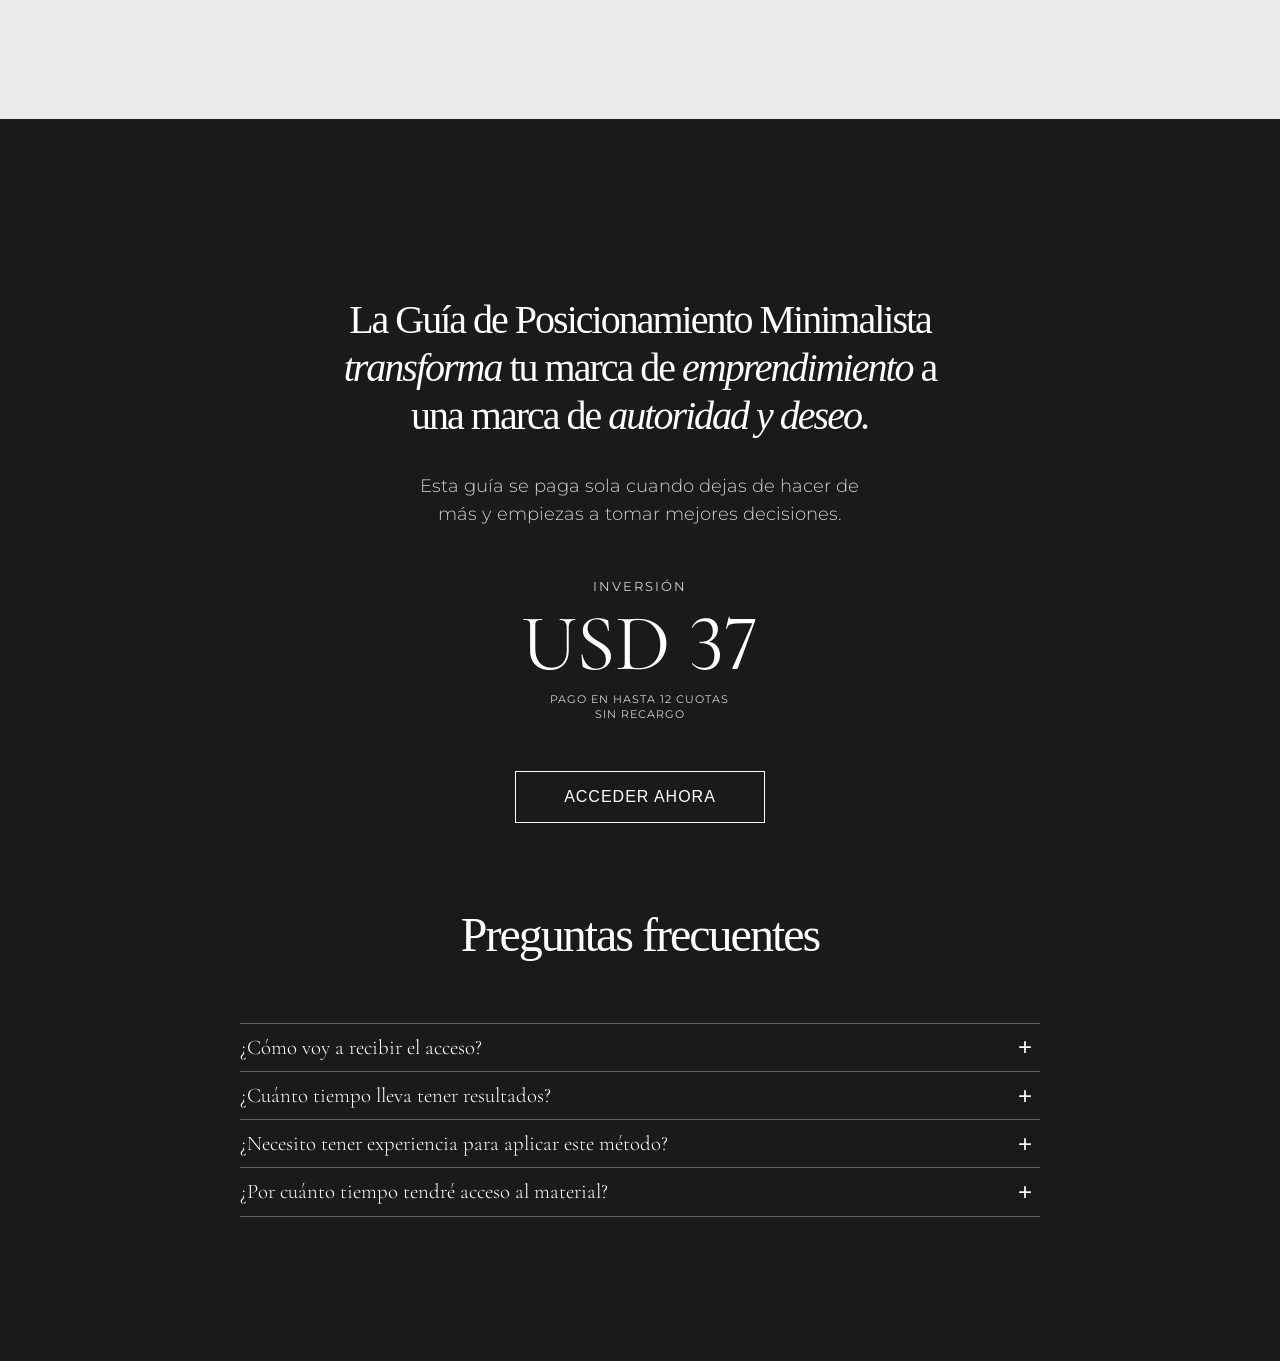
==== commit 06eea237: "Correcciones" ====
--- a/Guia-Minimalista/index.html
+++ b/Guia-Minimalista/index.html
@@ -14,7 +14,7 @@
     <link
         href="https://fonts.googleapis.com/css2?family=Cormorant+Garamond:ital,wght@0,300..700;1,300..700&display=swap"
         rel="stylesheet">
-    <link rel="stylesheet" href="css/index-mobile.css" media="(max-width: 1000px)">
+    <link rel="stylesheet" href="css/index-mobile.css?v=1.0" media="(max-width: 1000px)">
 </head>
 
 <body>
@@ -93,11 +93,11 @@
             realmente importa.</p>
     </section>
     <section id="container-5">
-        <h2 style="margin-bottom: 0;" class="subtitle">Los Detalles </h2>
         <aside>
             <img id="imgContainer5" src="images/imagenContainer5.png" alt="">
         </aside>
         <aside>
+            <h2 class="subtitle">Los Detalles</h2>
             <p style="margin: 0; margin-bottom: 3rem; font-size: 1rem;">Conoce los diferentes módulos de la guía:</p>
             <div class="module-list">
                 <div class="module-item">
--- a/Guia-Minimalista/css/index.css
+++ b/Guia-Minimalista/css/index.css
@@ -173,18 +173,15 @@
 #container-5 {
     display: grid;
     grid-template-columns: 40vw 1fr;
-    /* User requested 40vw auto, 1fr ensures it fills space */
-    grid-template-rows: auto 1fr;
     padding: 0 !important;
     /* Override standard padding */
     background-color: #1a1a1a;
     color: white;
-    align-items: start;
 }
 
 #container-5 aside:first-of-type {
     grid-column: 1 / 2;
-    grid-row: 1 / -1;
+    align-self: start;
     height: 100vh;
     position: sticky;
     top: 0;
@@ -198,17 +195,15 @@
 }
 
 #container-5 .subtitle {
-    grid-column: 2 / 3;
-    grid-row: 1 / 2;
-    margin: 4rem 4rem 2rem 4rem;
+    margin: 0;
     text-align: left;
     color: white;
 }
 
 #container-5 aside:last-of-type {
     grid-column: 2 / 3;
-    grid-row: 2 / 3;
-    padding: 0 4rem 4rem 4rem;
+    align-self: center;
+    padding: 4rem;
 }
 
 #container-5 aside:last-of-type p:first-of-type {
@@ -418,6 +413,7 @@
     flex-direction: column;
     align-items: center;
     justify-content: center;
+    padding-bottom: 0;
 }
 
 #container-7 .subtitle {
@@ -488,6 +484,7 @@
     display: flex;
     flex-direction: column;
     align-items: center;
+    padding-top: 3rem;
 }
 
 #container-8 .subtitle {
--- a/Guia-Minimalista/css/index-mobile.css
+++ b/Guia-Minimalista/css/index-mobile.css
@@ -14,6 +14,7 @@
 /* Typography Adjustments */
 .title {
     font-size: 2rem;
+    letter-spacing: 1px;
     /* Smaller title */
 }
 
@@ -120,7 +121,7 @@
 }
 
 #container-5 .subtitle {
-    margin: 3rem 1.5rem 2rem 2rem;
+    margin: 3rem 0 0 0;
     z-index: 1;
 }
 
@@ -200,4 +201,12 @@
 
 .faq-quest>p {
     font-size: 1.2rem;
+}
+
+#container-7 {
+    padding-bottom: 0;
+}
+
+#container-8 {
+    margin-top: 0;
 }
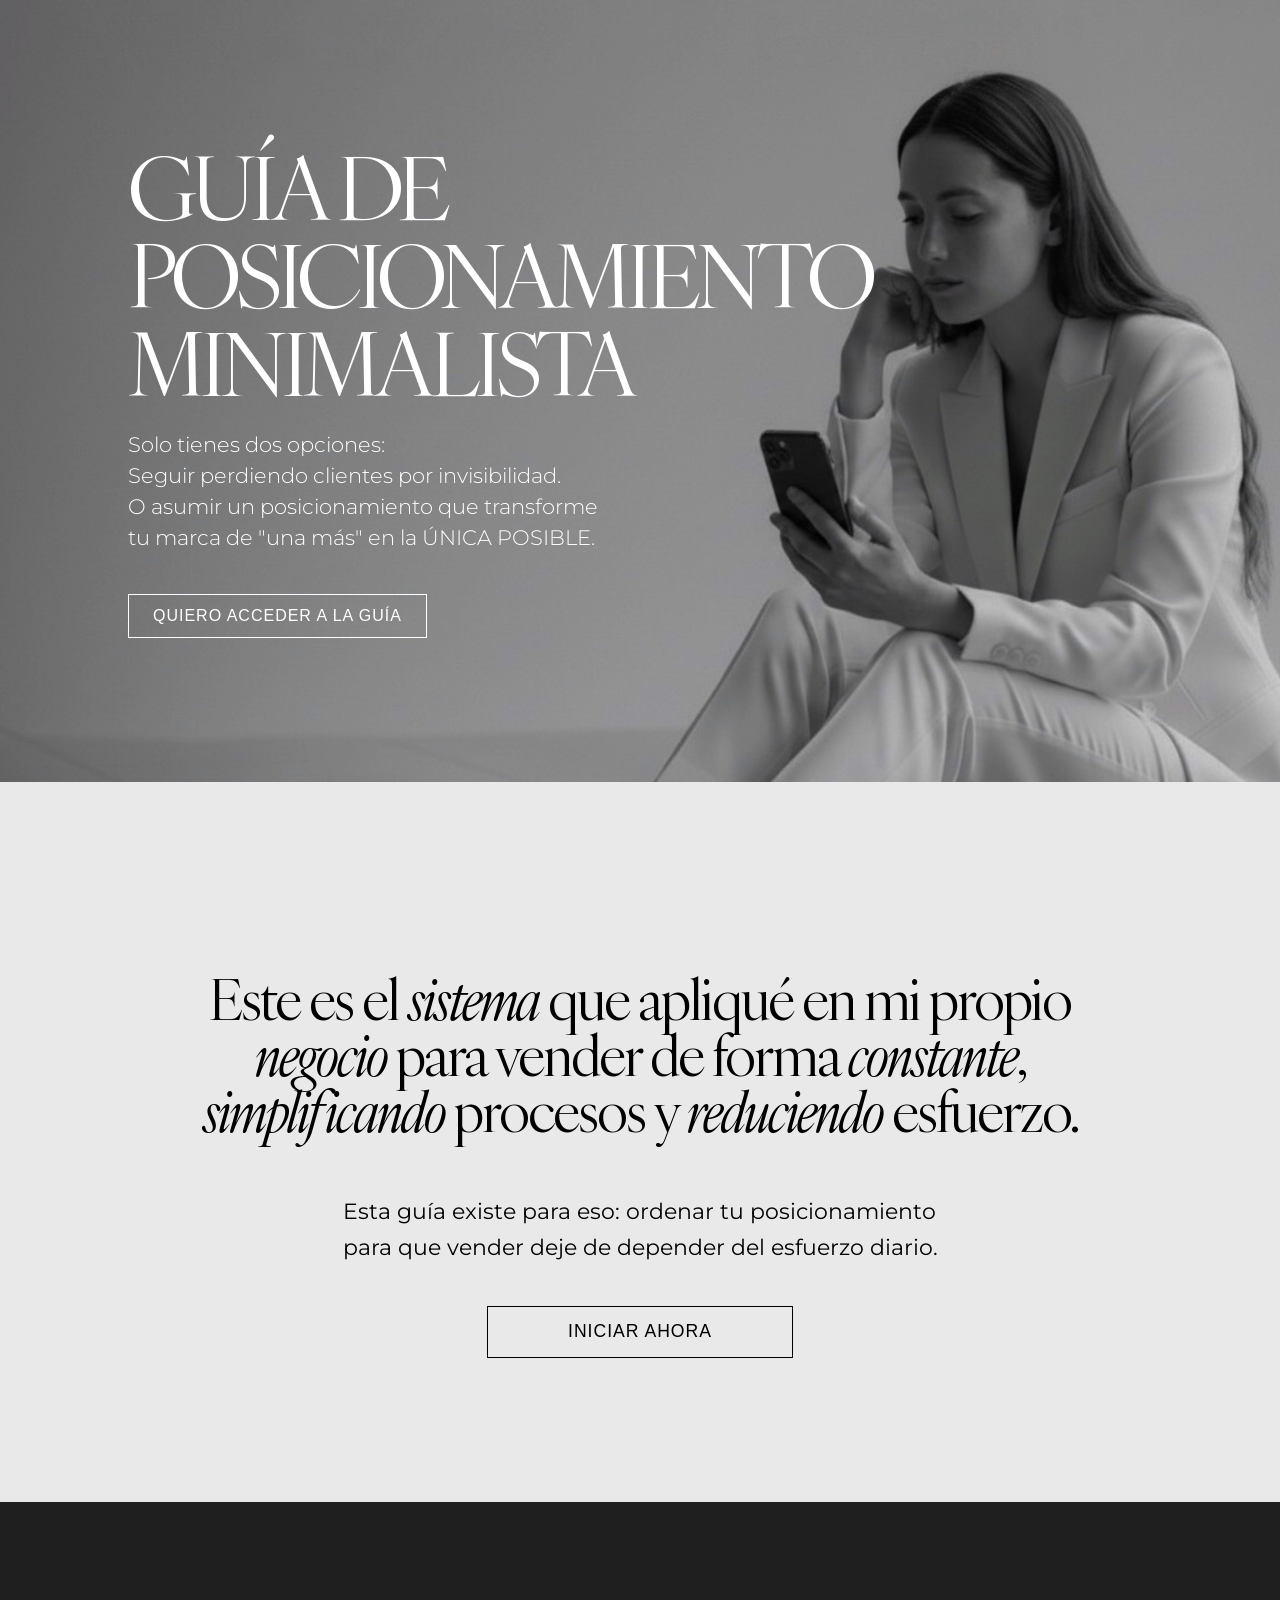
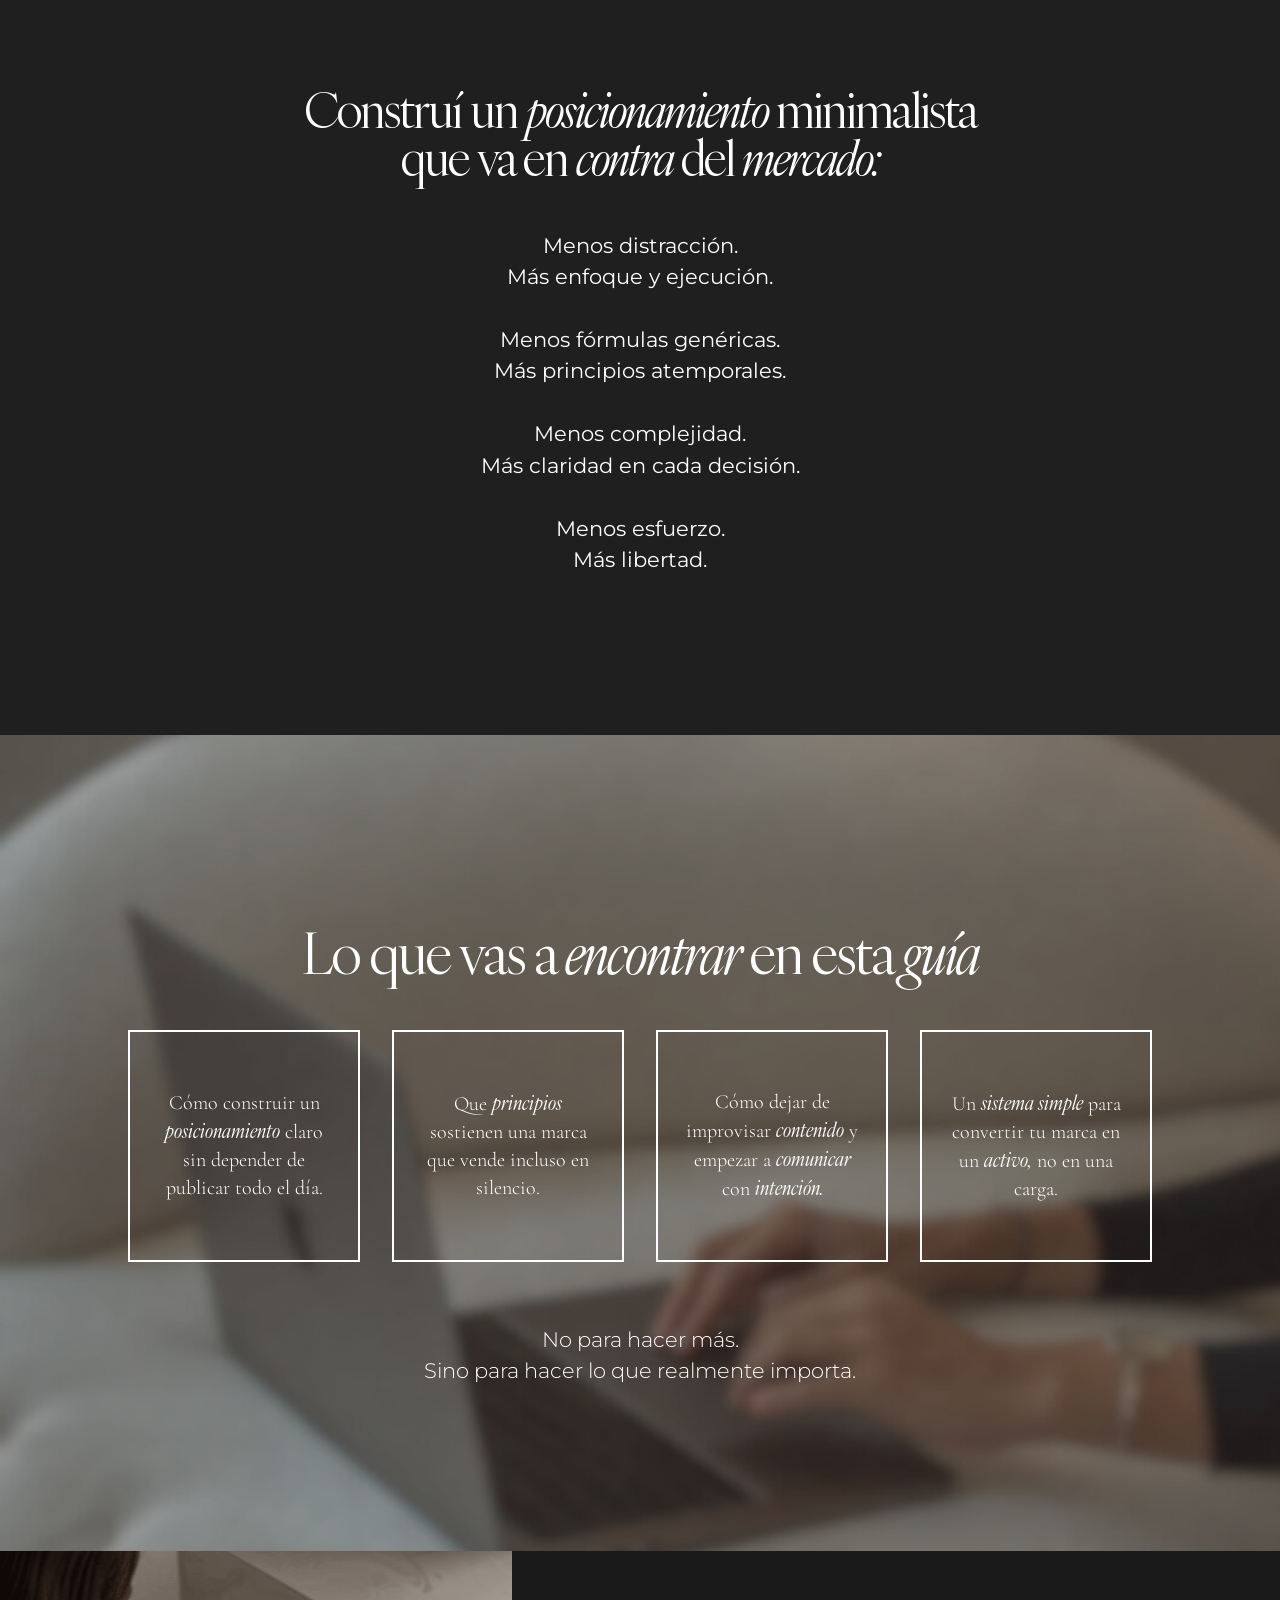
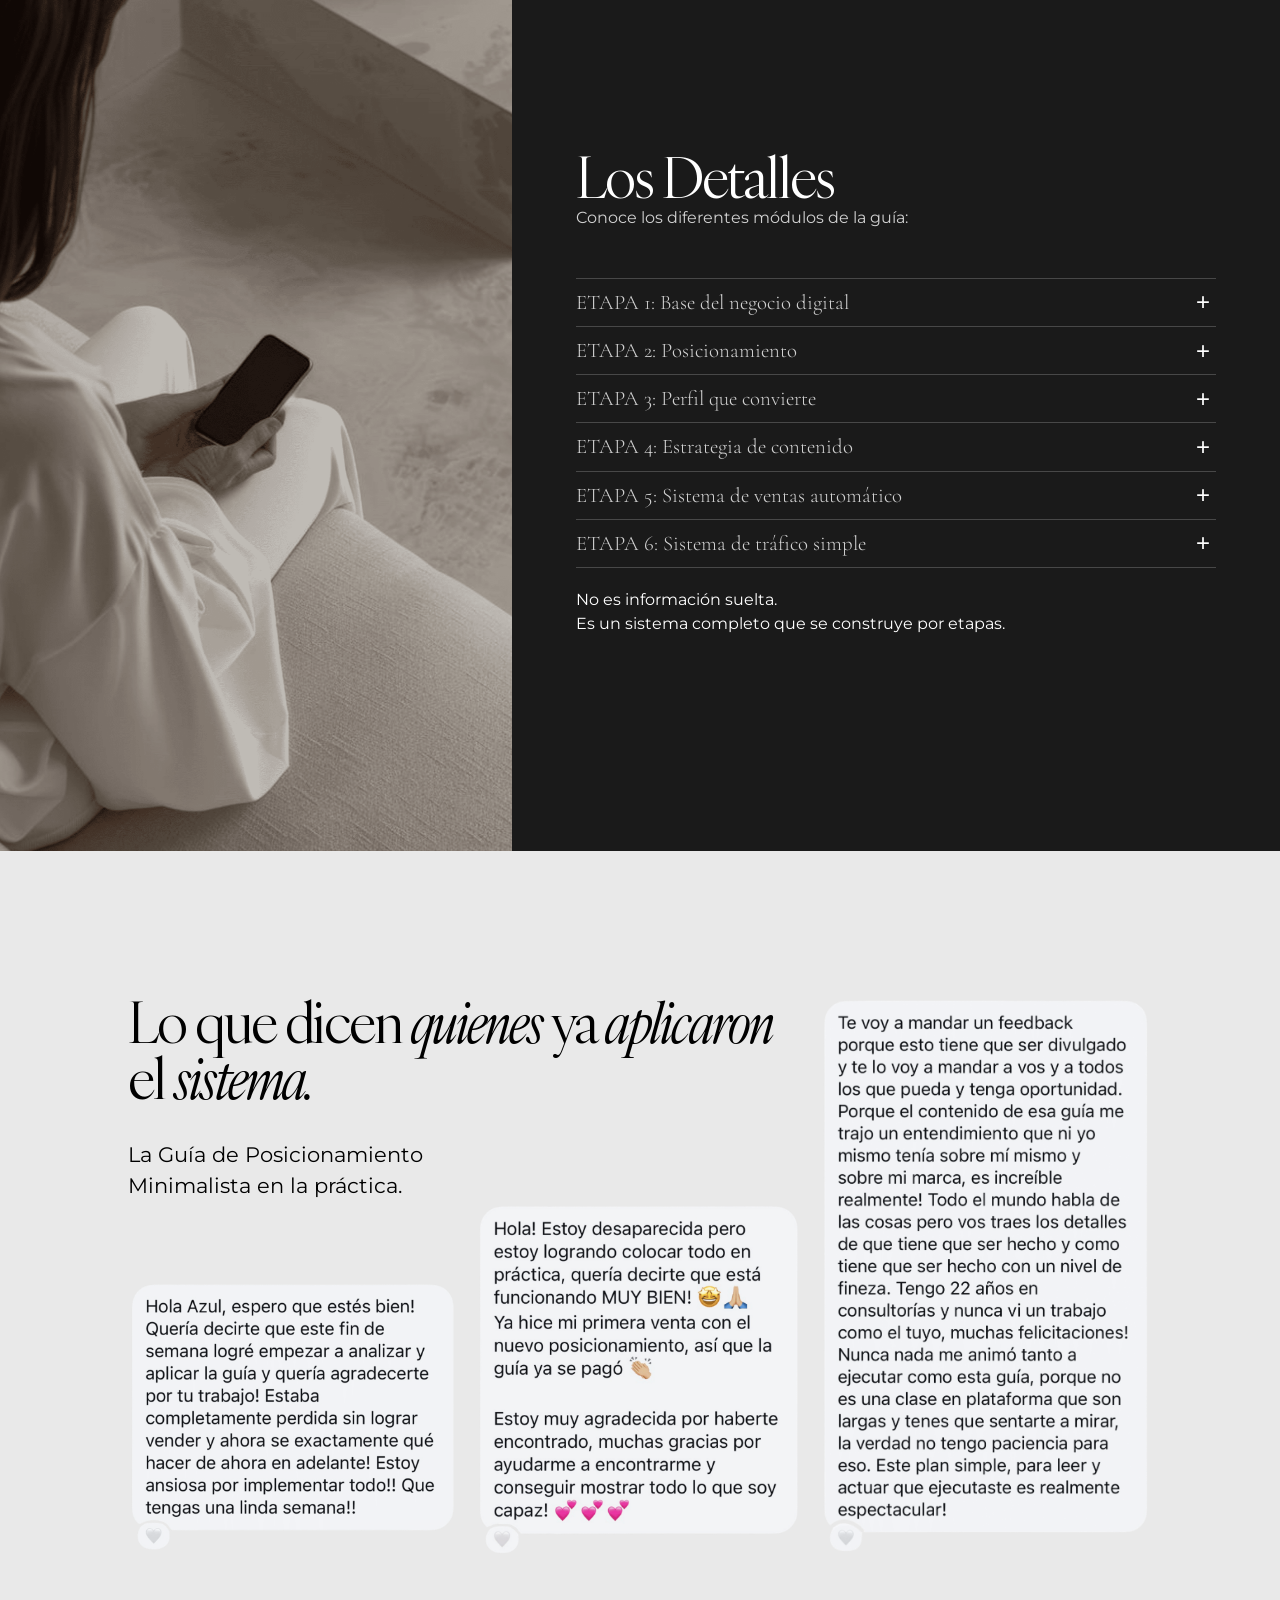
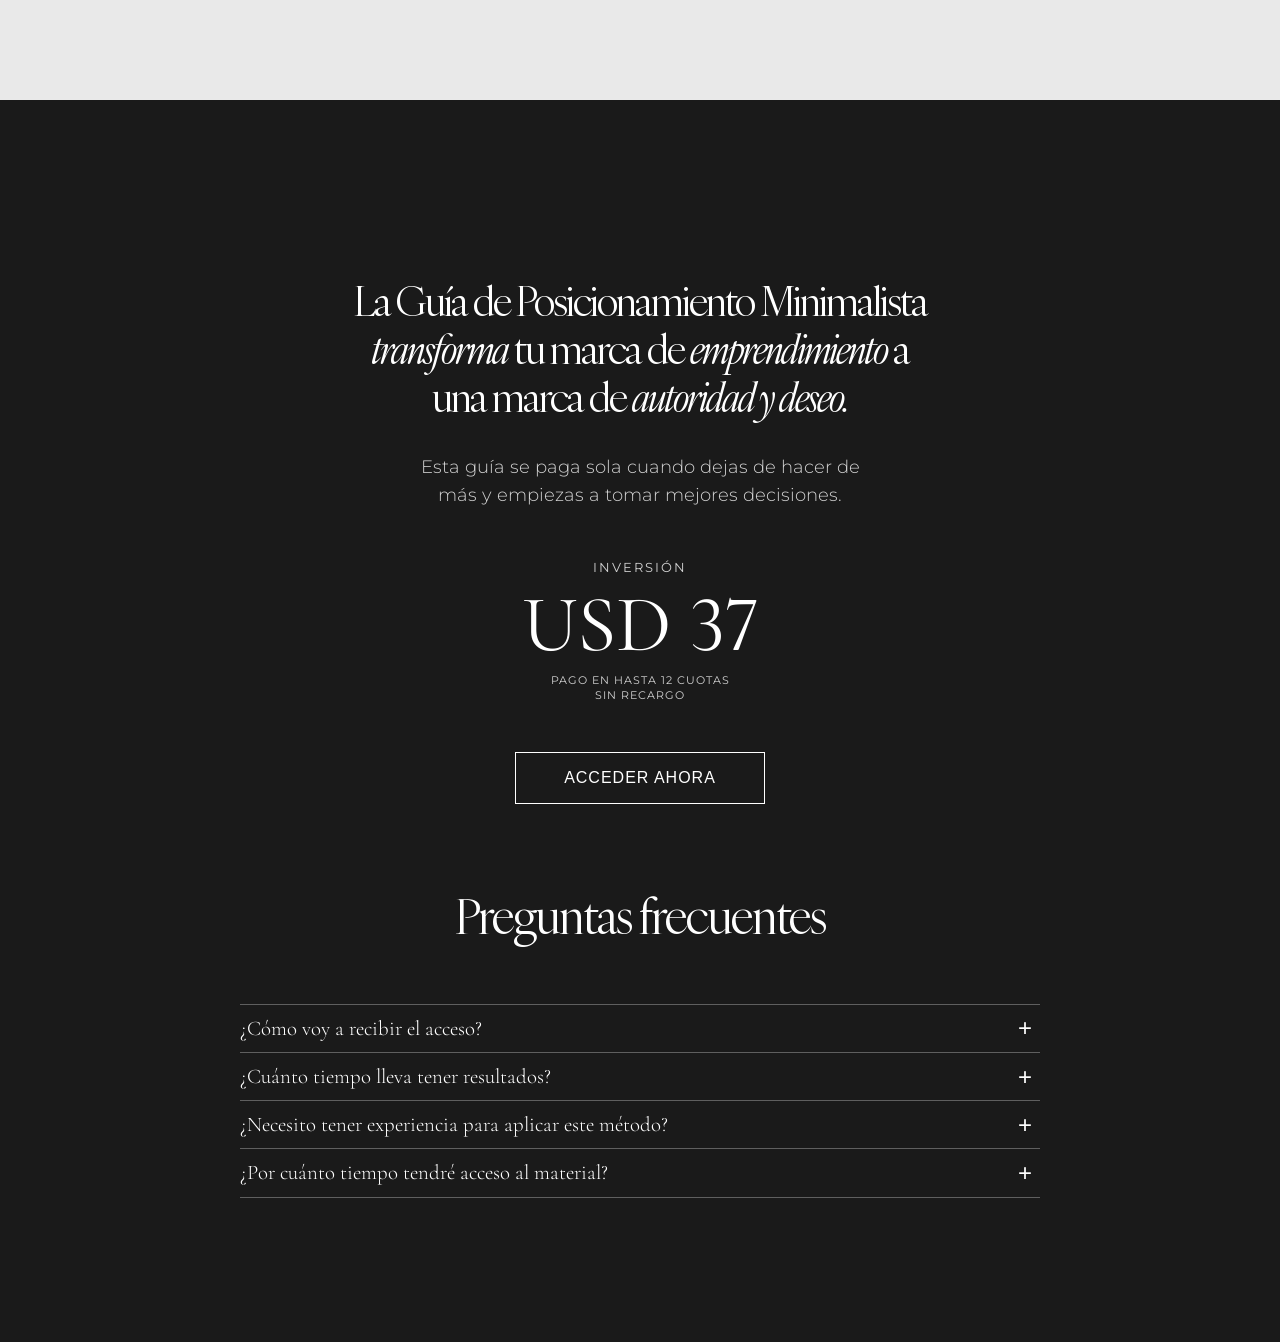
==== commit 1242f24e: "detalles arreglados 5 de julio" ====
--- a/Guia-Minimalista/index.html
+++ b/Guia-Minimalista/index.html
@@ -19,7 +19,7 @@
 
 <body>
     <section id="container-1"
-        style="background-image: url('images/fondoContainer1r.png'); background-size: cover; background-position: center; background-repeat: no-repeat;">
+        style="background-image: url('images/fondoContainer1r.png'); background-size: cover; background-repeat: no-repeat;">
         <div>
             <h1 class="title" style="margin: 0;">GUÍA DE<br>POSICIONAMIENTO<br>MINIMALISTA</h1>
             <p class="description" style="font-size: 1.3rem; line-height: 1.5;">
@@ -28,7 +28,7 @@
                 O asumir un posicionamiento que transforme<br>
                 tu marca de "una más" en la ÚNICA POSIBLE.
             </p>
-            <a href="#" class="btn-1">QUIERO ACCEDER A LA GUÍA</a>
+            <a href="https://pay.hotmart.com/T103832501W?bid=1783285413604" class="btn-1">QUIERO ACCEDER A LA GUÍA</a>
         </div>
     </section>
     <section id="container-2">
@@ -43,7 +43,7 @@
             Esta guía existe para eso: ordenar tu posicionamiento<br> para que vender deje de depender del esfuerzo
             diario.
         </p>
-        <a href="#" class="btn-2" style="padding: 0.9rem 5rem; font-size: 1.1rem;">INICIAR AHORA</a>
+        <a href="https://pay.hotmart.com/T103832501W?bid=1783285413604" class="btn-2" style="padding: 0.9rem 5rem; font-size: 1.1rem;">INICIAR AHORA</a>
     </section>
     <section id="container-3">
         <h2 class="subtitle" style="font-weight: 300; text-align: center; font-size: 3rem;">
@@ -169,9 +169,9 @@
     <section id="container-6">
         <div id="feedback-grid">
             <h2 class="subtitle">Lo que dicen <span class="italic-serif">quienes</span> ya
-                <span class="italic-serif">aplicaron</span><br> el <span class="italic-serif">sistema.</span>
+                <span class="italic-serif">aplicaron</span><br class="no-mobile-br"> el <span class="italic-serif">sistema.</span>
             </h2>
-            <p>La Guía de Posicionamiento<br>Minimalista en la práctica.</p>
+            <p>La Guía de Posicionamiento<br> Minimalista en la práctica.</p>
             <img id="fdb1" src="images/mensaje-1.png" alt="Feedback de cliente">
             <img id="fdb2" src="images/mensaje-2.png" alt="Feedback de cliente">
             <img id="fdb3" src="images/mensaje-3.png" alt="Feedback de cliente">
@@ -194,7 +194,7 @@
                     <br>SIN RECARGO
                 </p>
             </div>
-            <a href="#" class="btn-1">ACCEDER AHORA</a>
+            <a href="https://pay.hotmart.com/T103832501W?bid=1783285413604" class="btn-1">ACCEDER AHORA</a>
         </div>
     </section>
     <section id="container-8">
--- a/Guia-Minimalista/css/index.css
+++ b/Guia-Minimalista/css/index.css
@@ -10,7 +10,7 @@
 /*Fuentes*/
 @font-face {
     font-family: 'IvyOra';
-    src: url('../fonts/IvyOra/IvyOraDisplay-Regular.ttf') format('truetype');
+    src: url('../../resources/fonts/IvyOra/IvyOraDisplay-Regular.ttf') format('truetype');
     font-weight: normal;
     font-style: normal;
     font-display: swap;
@@ -18,7 +18,7 @@
 
 @font-face {
     font-family: 'IvyOra';
-    src: url('../fonts/IvyOra/IvyOraDisplay-RegularItalic.ttf') format('truetype');
+    src: url('../../resources/fonts/IvyOra/IvyOraDisplay-RegularItalic.ttf') format('truetype');
     font-weight: normal;
     font-style: italic;
     font-display: swap;
@@ -550,4 +550,10 @@
     line-height: 1.6;
     margin-top: 1rem;
     margin-bottom: 1rem;
-}+}
+
+@media (max-width: 1250px) {
+    .no-mobile-br {
+        display: none !important;
+    }
+}
--- a/Guia-Minimalista/css/index-mobile.css
+++ b/Guia-Minimalista/css/index-mobile.css
@@ -6,7 +6,8 @@
 #container-5,
 #container-6,
 #container-7,
-#container-8 {
+#container-8,
+.no-mobile-br {
     padding: 4rem 3rem;
     /* Reduced padding for mobile */
 }
@@ -34,7 +35,7 @@
     min-height: 80vh;
     display: flex;
     align-items: center;
-    background-position: center;
+    background-position: 70% center;
 }
 
 #container-1 h1 {
@@ -50,7 +51,7 @@
 }
 
 #container-1 .btn-1 {
-    font-size: 1rem;
+    font-size: 0.8rem;
     padding: 1rem;
     text-wrap: nowrap;
 }
@@ -180,7 +181,7 @@
 }
 
 #container-7 .subtitle {
-    font-size: 2.2rem !important;
+    font-size: 2rem !important;
 }
 
 #container-7 .btn-1 {
